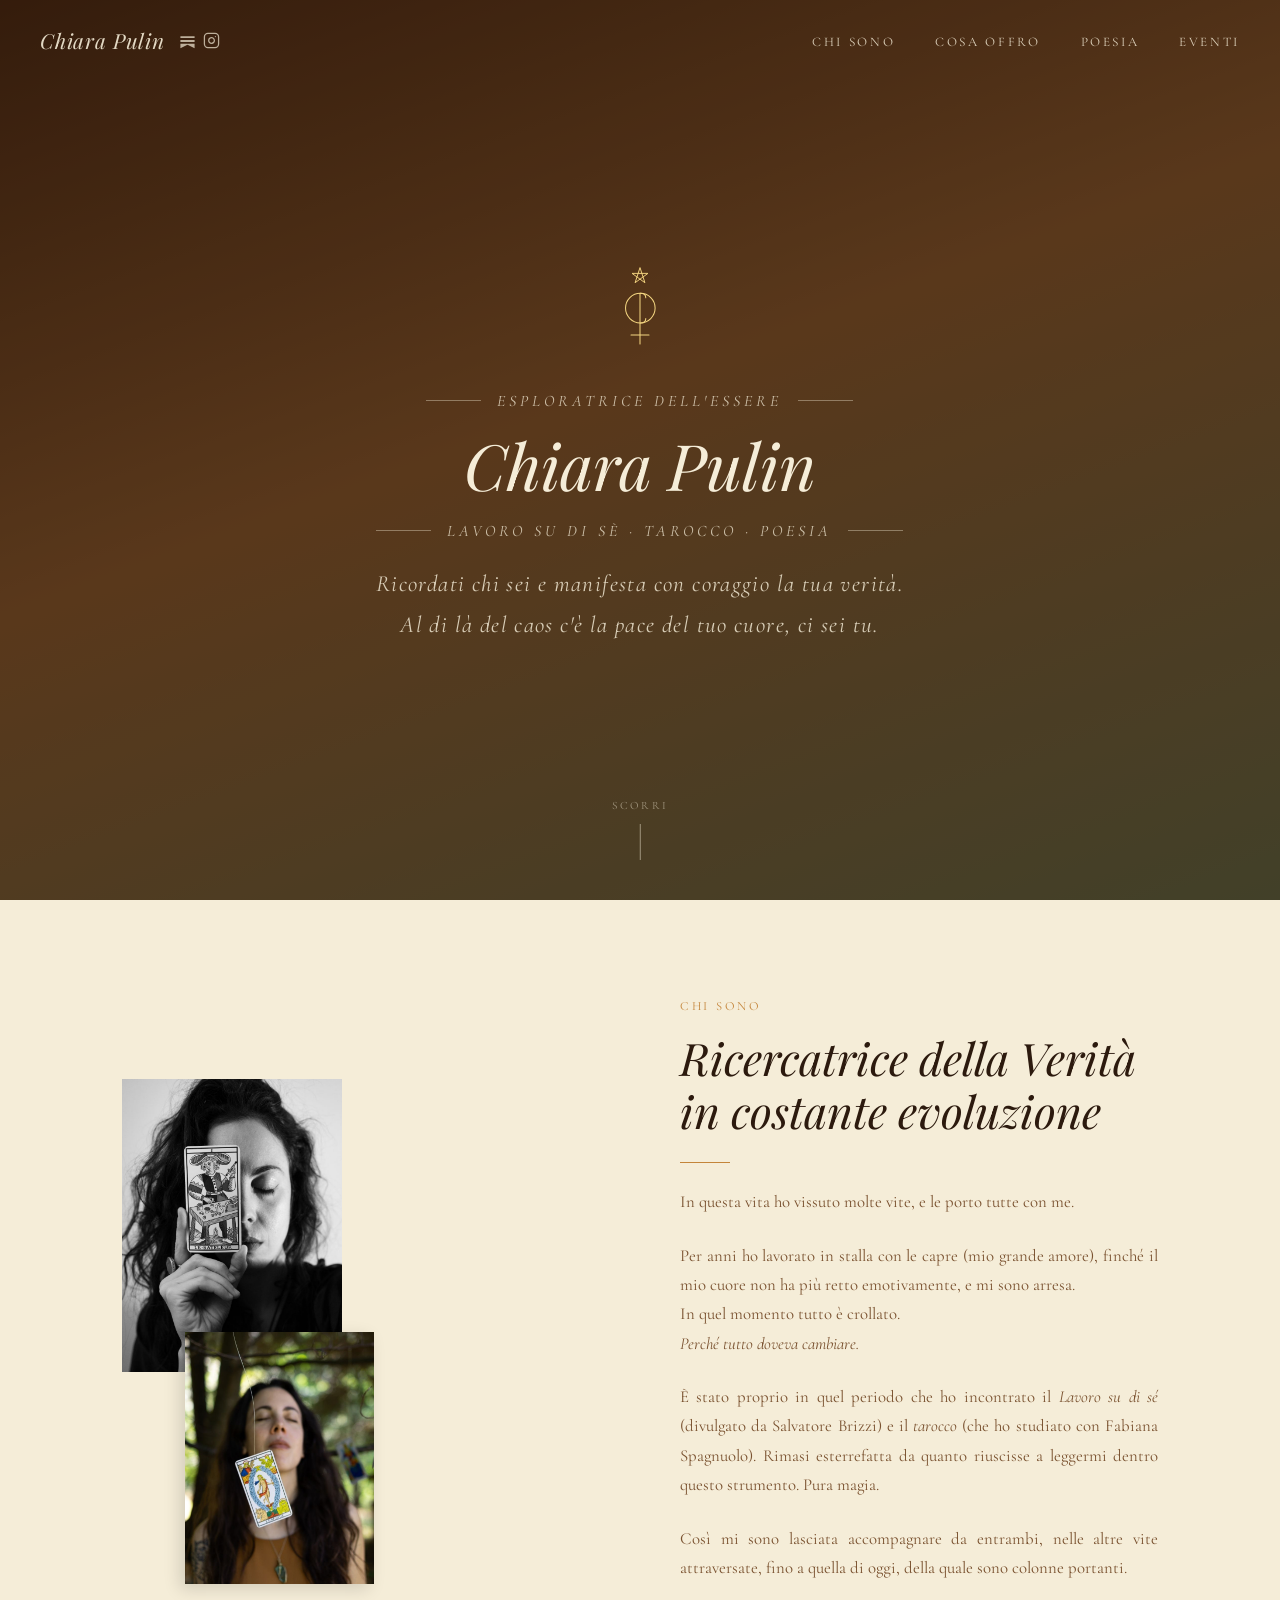
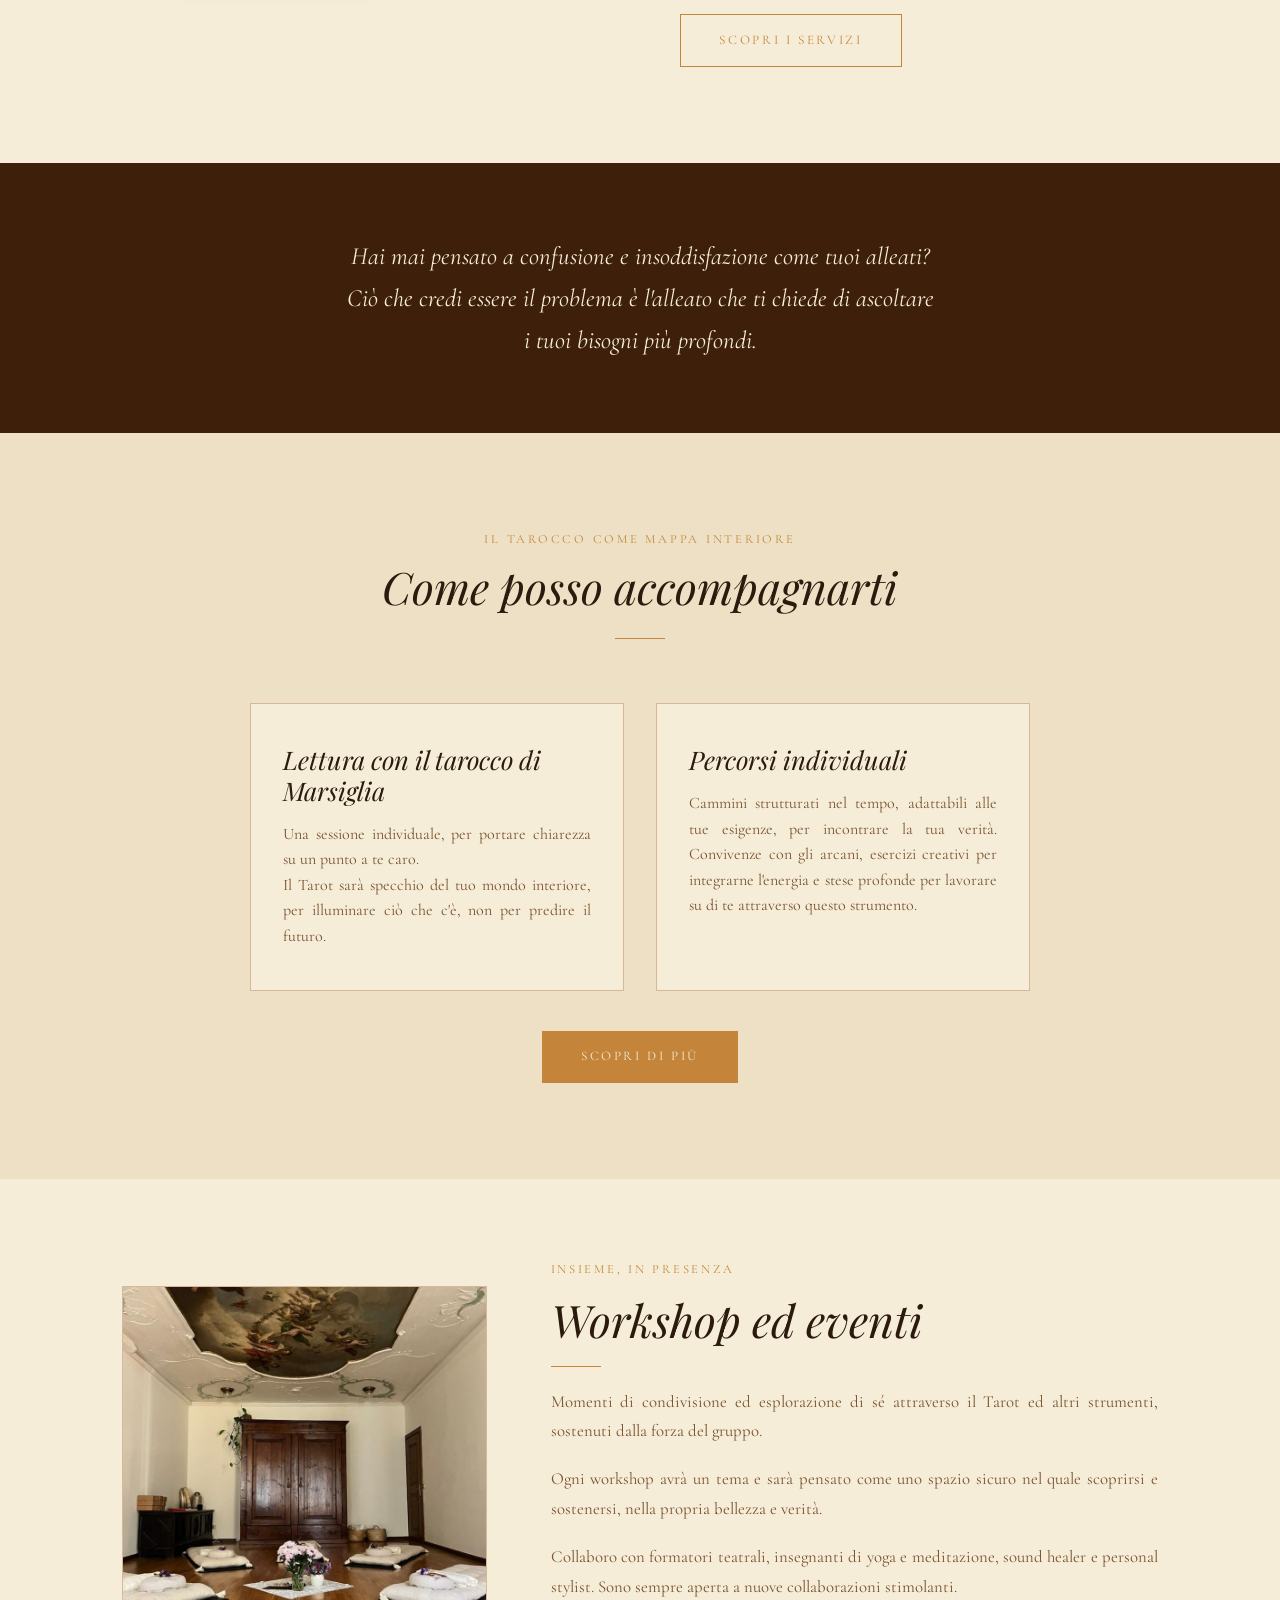
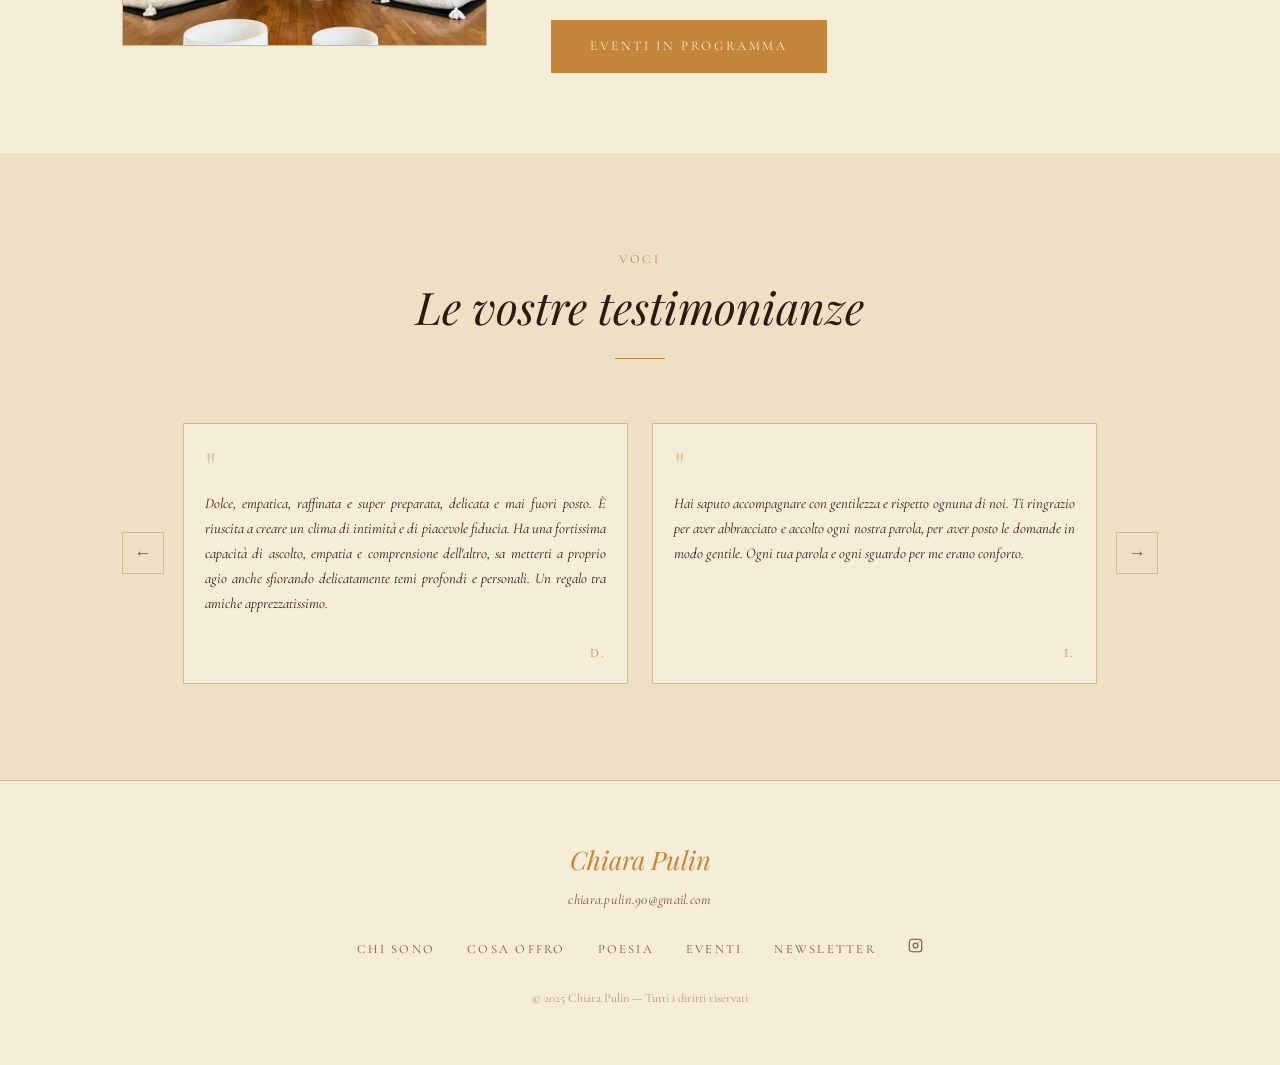
==== index.html @ 84aa0aac "Prima versione del sito" ====
<!DOCTYPE html>
<html lang="it">
<head>
  <meta charset="UTF-8">
  <meta name="viewport" content="width=device-width, initial-scale=1.0">
  <title>Chiara Pulin — Tarologa · Poetessa</title>
  <link rel="stylesheet" href="css/theme-terra.css">
  <link rel="stylesheet" href="css/base.css">
  <style>
    .fade-in { opacity: 0; transform: translateY(20px); transition: opacity 0.8s ease, transform 0.8s ease; }
    .fade-in.visible { opacity: 1; transform: none; }

    /* Hero */
    .hero-rule {
      display: flex; align-items: center; gap: 1rem; justify-content: center; margin: 0.8rem 0;
    }
    .hero-rule span { display: block; width: 55px; height: 1px; background: var(--color-hero-text); opacity: 0.38; }
    .hero-rule em {
      font-family: 'Cormorant Garamond', serif; font-style: italic; font-size: 1rem;
      letter-spacing: 0.25em; text-transform: uppercase; color: var(--color-hero-text); opacity: 0.75;
    }
    .hero h1 { font-size: clamp(2.4rem, 5vw, 5rem); font-style: italic; }
    .hero-logo-img { display: block; margin: 0 auto 1.8rem; filter: brightness(1.6) saturate(0.7); }

    /* Chi sono — due foto sfalsate */
    .about-text p { text-align: justify; }
    .about-duo { display: flex; flex-direction: column; align-self: center; max-width: 220px; }
    .about-duo img:first-child {
      width: 100%; aspect-ratio: 3/4; object-fit: cover; object-position: top; display: block;
    }
    .about-duo img:last-child {
      width: 86%; aspect-ratio: 3/4; object-fit: cover; object-position: top; display: block;
      align-self: flex-end; margin-top: -2.5rem; margin-right: -2rem;
      position: relative; z-index: 1; box-shadow: -5px 5px 16px rgba(0,0,0,0.14);
    }

    /* 2 card centrate senza pulsanti */
    .services-grid-2 {
      display: grid;
      grid-template-columns: 1fr 1fr;
      gap: 2rem;
      max-width: 780px;
      margin: 0 auto;
    }
    .services-grid-2 .service-card .btn { display: none; }
    .services-grid-2 .service-card p { margin-bottom: 0; }

    /* Carosello testimonianze */
    .testimonials-carousel {
      display: flex;
      align-items: center;
      gap: 1.2rem;
    }
    .carousel-window { overflow: hidden; flex: 1; }
    .carousel-slide {
      display: none;
      grid-template-columns: 1fr 1fr;
      gap: 1.5rem;
    }
    .carousel-slide.active {
      display: grid;
      animation: fadeSlide 0.45s ease;
    }
    .carousel-slide.single-card { display: none; justify-content: center; }
    .carousel-slide.single-card.active { display: flex; }
    .carousel-slide.single-card .testimonial-card { flex: 0 0 calc(50% - 0.75rem); }
    @keyframes fadeSlide {
      from { opacity: 0; transform: translateY(6px); }
      to   { opacity: 1; transform: none; }
    }
    .carousel-btn {
      background: none;
      border: 1px solid var(--color-border);
      color: var(--color-text-muted);
      width: 42px; height: 42px;
      cursor: pointer;
      font-size: 1.1rem;
      transition: color 0.2s, border-color 0.2s;
      flex-shrink: 0;
      display: flex; align-items: center; justify-content: center;
    }
    .carousel-btn:hover { color: var(--color-primary); border-color: var(--color-primary); }
    .testimonials-carousel .testimonial-card { min-height: 210px; }
    .testimonials-carousel .testimonial-card p { text-align: justify; }
    .testimonial-initial {
      text-align: right;
      font-size: 0.8rem;
      color: var(--color-primary);
      letter-spacing: 0.15em;
      margin-top: auto;
      padding-top: 0.8rem;
    }

    @media (max-width: 900px) {
      .about-duo { max-width: 160px; margin: 0 auto; }
      .services-grid-2 { grid-template-columns: 1fr; max-width: 480px; }
      .carousel-slide { grid-template-columns: 1fr; }
      .carousel-slide.single-card .testimonial-card { flex: 0 0 100%; }
    }
    @media (max-width: 600px) {
      .testimonials-carousel { gap: 0.5rem; }
      .carousel-btn { width: 34px; height: 34px; font-size: 0.9rem; }
    }
  </style>
</head>
<body>

  <nav class="nav" id="nav">
    <div class="nav-brand">
      <div class="nav-logo nav-logo-light">Chiara Pulin</div>
      <div class="nav-social-icons">
        <a href="https://substack.com/@sulletraccedelbianconiglio" target="_blank" class="nav-icon-link" aria-label="Substack">
          <svg width="17" height="17" viewBox="0 0 24 24" fill="currentColor" xmlns="http://www.w3.org/2000/svg"><path d="M22 6H2v2.5h20V6zm0 5.3H2V14h20v-2.7zM2 16.6v6.4l10-5 10 5v-6.4H2z"/></svg>
        </a>
        <a href="https://www.instagram.com/chiara_pulin/" target="_blank" class="nav-icon-link" aria-label="Instagram">
          <svg width="17" height="17" viewBox="0 0 24 24" fill="none" stroke="currentColor" stroke-width="1.8" stroke-linecap="round" stroke-linejoin="round" xmlns="http://www.w3.org/2000/svg"><rect x="2" y="2" width="20" height="20" rx="5" ry="5"/><path d="M16 11.37A4 4 0 1 1 12.63 8 4 4 0 0 1 16 11.37z"/><line x1="17.5" y1="6.5" x2="17.51" y2="6.5"/></svg>
        </a>
      </div>
    </div>
    <ul class="nav-links">
      <li><a href="#chi-sono">Chi sono</a></li>
      <li><a href="servizi.html">Cosa offro</a></li>
      <li><a href="poesia.html">Poesia</a></li>
      <li><a href="eventi.html">Eventi</a></li>
    </ul>
    <button class="nav-toggle" aria-label="Apri menu" aria-expanded="false">
      <span></span><span></span><span></span>
    </button>
  </nav>

  <!-- Hero -->
  <section class="hero">
    <div class="hero-overlay"></div>
    <div class="hero-content">
      <img src="logo-alt.svg" alt="Chiara Pulin" class="hero-logo-img" width="90" height="103">
      <div class="hero-rule">
        <span></span>
        <em>Esploratrice dell'essere</em>
        <span></span>
      </div>
      <h1>Chiara Pulin</h1>
      <div class="hero-rule">
        <span></span>
        <em>lavoro su di sè · tarocco · poesia</em>
        <span></span>
      </div>
      <p class="tagline" style="margin-top: 1.2rem; color: var(--color-hero-text);">
        Ricordati chi sei e manifesta con coraggio la tua verità.<br>Al di là del caos c'è la pace del tuo cuore, ci sei tu.
      </p>
    </div>
    <div class="hero-scroll">scorri</div>
  </section>

  <!-- Chi sono -->
  <section class="section" id="chi-sono">
    <div class="container">
      <div class="about-teaser fade-in" style="align-items: center;">
        <div class="about-duo">
          <img src="sito2.jpg" alt="Chiara Pulin">
          <img src="sito4.jpg" alt="Chiara Pulin">
        </div>
        <div class="about-text">
          <span class="label">Chi sono</span>
          <h2 style="font-style: italic;">Ricercatrice della Verità in costante evoluzione</h2>
          <span class="line-dec line-dec-left"></span>
          <p>In questa vita ho vissuto molte vite, e le porto tutte con me.</p>
          <p>Per anni ho lavorato in stalla con le capre (mio grande amore), finché il mio cuore non ha più retto emotivamente, e mi sono arresa.<br>
          In quel momento tutto è crollato.<br>
          <em>Perché tutto doveva cambiare.</em></p>
          <p>È stato proprio in quel periodo che ho incontrato il <em>Lavoro su di sé</em> (divulgato da Salvatore Brizzi) e il <em>tarocco</em> (che ho studiato con Fabiana Spagnuolo). Rimasi esterrefatta da quanto riuscisse a leggermi dentro questo strumento. Pura magia.</p>
          <p>Così mi sono lasciata accompagnare da entrambi, nelle altre vite attraversate, fino a quella di oggi, della quale sono colonne portanti.</p>
          <a href="servizi.html" class="btn">Scopri i servizi</a>
        </div>
      </div>
    </div>
  </section>

  <!-- Frase — spostata subito dopo chi sono -->
  <div class="quote-section fade-in" style="background: #3D1F0A; padding: 4.5rem 2rem;">
    <blockquote style="color: var(--color-hero-text);">
      Hai mai pensato a confusione e insoddisfazione come tuoi alleati?<br>
      Ciò che credi essere il problema è l'alleato che ti chiede di ascoltare<br>
      i tuoi bisogni più profondi.
    </blockquote>
  </div>

  <!-- Come posso accompagnarti — 2 card, nessun pulsante individuale, CTA unico -->
  <section class="section section-alt">
    <div class="container">
      <div class="section-header fade-in">
        <span class="label">il tarocco come mappa interiore</span>
        <h2>Come posso accompagnarti</h2>
        <span class="line-dec"></span>
      </div>
      <div class="services-grid-2 fade-in">
        <div class="service-card">
          <h3>Lettura con il tarocco di Marsiglia</h3>
          <p>Una sessione individuale, per portare chiarezza su un punto a te caro.<br>
          Il Tarot sarà specchio del tuo mondo interiore, per illuminare ciò che c'è, non per predire il futuro.</p>
        </div>
        <div class="service-card">
          <h3>Percorsi individuali</h3>
          <p>Cammini strutturati nel tempo, adattabili alle tue esigenze, per incontrare la tua verità.
          Convivenze con gli arcani, esercizi creativi per integrarne l'energia e stese profonde per lavorare su di te attraverso questo strumento.</p>
        </div>
      </div>
      <div style="text-align: center; margin-top: 2.5rem;" class="fade-in">
        <a href="servizi.html" class="btn btn-filled">Scopri di più</a>
      </div>
    </div>
  </section>

  <!-- Workshop ed eventi — spostato dalla pagina servizi -->
  <section class="section" style="padding: 3rem 0;">
    <div class="container">
      <div class="service-block fade-in" style="padding: 2rem 0;">
        <div class="service-visual" style="align-self: center; max-height: 360px; overflow: hidden;">
          <img src="SERVIZI2.jpg" alt="Workshop ed eventi" style="height: 360px; width: 100%; object-fit: cover; object-position: center;"></div>
        <div class="service-detail">
          <span class="label">Insieme, in presenza</span>
          <h2>Workshop ed eventi</h2>
          <span class="line-dec line-dec-left"></span>
          <p>
            Momenti di condivisione ed esplorazione di sé attraverso il Tarot ed altri strumenti,
            sostenuti dalla forza del gruppo.
          </p>
          <p>
            Ogni workshop avrà un tema e sarà pensato come uno spazio sicuro nel quale scoprirsi
            e sostenersi, nella propria bellezza e verità.
          </p>
          <p>
            Collaboro con formatori teatrali, insegnanti di yoga e meditazione, sound healer
            e personal stylist. Sono sempre aperta a nuove collaborazioni stimolanti.
          </p>
          <a href="eventi.html" class="btn btn-filled">eventi in programma</a>
        </div>
      </div>
    </div>
  </section>

  <!-- Le vostre testimonianze — carosello 2 card per volta -->
  <section class="section testimonials-section" id="testimonianze">
    <div class="container">
      <div class="section-header fade-in">
        <span class="label">Voci</span>
        <h2>Le vostre testimonianze</h2>
        <span class="line-dec"></span>
      </div>
      <div class="testimonials-carousel fade-in">
        <button class="carousel-btn carousel-prev" aria-label="Precedente">&#8592;</button>
        <div class="carousel-window">

          <!-- Slide 1 -->
          <div class="carousel-slide active">
            <div class="testimonial-card">
              <p>Dolce, empatica, raffinata e super preparata, delicata e mai fuori posto. È riuscita a creare un clima di intimità e di piacevole fiducia. Ha una fortissima capacità di ascolto, empatia e comprensione dell'altro, sa metterti a proprio agio anche sfiorando delicatamente temi profondi e personali. Un regalo tra amiche apprezzatissimo.</p>
              <div class="testimonial-initial">D.</div>
            </div>
            <div class="testimonial-card">
              <p>Hai saputo accompagnare con gentilezza e rispetto ognuna di noi. Ti ringrazio per aver abbracciato e accolto ogni nostra parola, per aver posto le domande in modo gentile. Ogni tua parola e ogni sguardo per me erano conforto.</p>
              <div class="testimonial-initial">I.</div>
            </div>
          </div>

          <!-- Slide 2 -->
          <div class="carousel-slide">
            <div class="testimonial-card">
              <p>Chiara è stata un regalo per tutte. Con la sua delicatezza ha fatto sì che l'intera esperienza fosse piacevole e adatta alla sensibilità di ognuna. È stata una serata bella, serena e interessante. Credo che sarebbe splendido vivere l'esperienza anche individualmente.</p>
              <div class="testimonial-initial">E.</div>
            </div>
            <div class="testimonial-card">
              <p>Grazie per il lavoro fatto con il Cuore. L'ho percepito tanto.</p>
              <div class="testimonial-initial">A.</div>
            </div>
          </div>

          <!-- Slide 3 — singola, centrata -->
          <div class="carousel-slide single-card">
            <div class="testimonial-card">
              <p>Ieri è stato davvero potente. Ho elaborato nelle ore successive quanto mi ci rivedo in quello che è venuto fuori, incredibilmente tanto. Accolgo questa dolce osservazione di me stessa.</p>
              <div class="testimonial-initial">J.</div>
            </div>
          </div>

        </div>
        <button class="carousel-btn carousel-next" aria-label="Successivo">&#8594;</button>
      </div>
    </div>
  </section>

  <footer class="footer">
    <div class="footer-name">
      Chiara Pulin
      <a href="mailto:chiara.pulin.90@gmail.com" class="footer-email">chiara.pulin.90@gmail.com</a>
    </div>
    <ul class="footer-links">
      <li><a href="#chi-sono">Chi sono</a></li>
      <li><a href="servizi.html">Cosa offro</a></li>
      <li><a href="poesia.html">Poesia</a></li>
      <li><a href="eventi.html">Eventi</a></li>
      <li><a href="https://substack.com/@sulletraccedelbianconiglio" target="_blank">Newsletter</a></li>
      <li>
        <a href="https://www.instagram.com/chiara_pulin/" target="_blank" class="footer-icon-link" aria-label="Instagram">
          <svg width="15" height="15" viewBox="0 0 24 24" fill="none" stroke="currentColor" stroke-width="1.8" stroke-linecap="round" stroke-linejoin="round"><rect x="2" y="2" width="20" height="20" rx="5" ry="5"/><path d="M16 11.37A4 4 0 1 1 12.63 8 4 4 0 0 1 16 11.37z"/><line x1="17.5" y1="6.5" x2="17.51" y2="6.5"/></svg>
        </a>
      </li>
    </ul>
    <p class="footer-copy">© 2025 Chiara Pulin — Tutti i diritti riservati</p>
  </footer>

  <script src="js/main.js"></script>
</body>
</html>
---- css/theme-terra.css ----
:root {
  --color-bg:         #F5EDD8;
  --color-surface:    #EDE0C4;
  --color-primary:    #C4853A;
  --color-secondary:  #8B3A2A;
  --color-accent:     #5A6B47;
  --color-text:       #2C1A0E;
  --color-text-muted: #7A5230;
  --color-border:     #D4B89A;
  --color-overlay:    rgba(44, 26, 14, 0.52);
  --color-hero-text:  #F5EDD8;
  --hero-gradient:    linear-gradient(160deg, #3D1F0A 0%, #8B5A2A 45%, #5A6B47 100%);
}
---- css/base.css ----
@import url('https://fonts.googleapis.com/css2?family=Playfair+Display:ital,wght@0,400;0,500;0,700;1,400;1,500;1,700&family=Cormorant+Garamond:ital,wght@0,300;0,400;0,500;1,300;1,400;1,500&display=swap');

/* === RESET === */
*, *::before, *::after { box-sizing: border-box; margin: 0; padding: 0; }
html { scroll-behavior: smooth; }
body {
  font-family: 'Cormorant Garamond', Georgia, serif;
  font-size: 1.15rem;
  line-height: 1.75;
  color: var(--color-text);
  background-color: var(--color-bg);
  transition: background-color 0.3s;
}
img { max-width: 100%; display: block; }
a { color: inherit; text-decoration: none; }
ul { list-style: none; }

/* === TYPOGRAPHY === */
h1, h2, h3, h4 {
  font-family: 'Playfair Display', Georgia, serif;
  font-weight: 400;
  line-height: 1.2;
}
h1 { font-size: clamp(2.5rem, 6vw, 5rem); }
h2 { font-size: clamp(1.8rem, 4vw, 2.8rem); }
h3 { font-size: clamp(1.2rem, 2.5vw, 1.6rem); }

.tagline {
  font-family: 'Cormorant Garamond', serif;
  font-size: clamp(1.1rem, 2.2vw, 1.45rem);
  font-style: italic;
  letter-spacing: 0.06em;
  color: var(--color-text-muted);
}

.label {
  font-family: 'Cormorant Garamond', serif;
  font-size: 0.78rem;
  letter-spacing: 0.22em;
  text-transform: uppercase;
  color: var(--color-primary);
  display: block;
}

/* === LAYOUT === */
.container { max-width: 1100px; margin: 0 auto; padding: 0 2rem; }
.section { padding: 6rem 0; }
.section-alt { background: var(--color-surface); }

/* === DECORATIVE LINE === */
.line-dec {
  display: block;
  width: 50px;
  height: 1px;
  background: var(--color-primary);
  margin: 1.5rem auto;
}
.line-dec-left { margin-left: 0; }

/* === NAV === */
.nav {
  position: fixed;
  top: 0; left: 0; right: 0;
  z-index: 100;
  padding: 1.4rem 2.5rem;
  display: flex;
  justify-content: space-between;
  align-items: center;
  transition: background 0.35s, box-shadow 0.35s;
}
.nav.scrolled {
  background-color: var(--color-surface);
  box-shadow: 0 1px 0 var(--color-border);
}
.nav-logo {
  font-family: 'Playfair Display', serif;
  font-style: italic;
  font-size: 1.3rem;
  color: var(--color-primary);
  letter-spacing: 0.04em;
}
.nav-logo-light { color: var(--color-hero-text); opacity: 0.9; }
.nav.scrolled .nav-logo-light { color: var(--color-primary); opacity: 1; }
.nav-links {
  display: flex;
  gap: 2.5rem;
}
.nav-links a {
  font-family: 'Cormorant Garamond', serif;
  font-size: 0.82rem;
  letter-spacing: 0.2em;
  text-transform: uppercase;
  color: var(--color-hero-text);
  opacity: 0.85;
  transition: opacity 0.2s, color 0.2s;
}
.nav.scrolled .nav-links a { color: var(--color-text); opacity: 1; }
.nav-links a:hover { opacity: 1; color: var(--color-primary); }
.nav-toggle {
  display: none;
  background: none;
  border: none;
  cursor: pointer;
  flex-direction: column;
  gap: 5px;
  padding: 4px;
}
.nav-toggle span {
  display: block;
  width: 22px;
  height: 1px;
  background: var(--color-hero-text);
  transition: 0.3s;
}
.nav.scrolled .nav-toggle span { background: var(--color-text); }

/* === HERO BASE === */
.hero {
  height: 100vh;
  min-height: 600px;
  display: flex;
  align-items: center;
  justify-content: center;
  text-align: center;
  position: relative;
  overflow: hidden;
  background: var(--hero-gradient);
  /* To use a real photo: background-image: url('../foto-hero.jpg'); background-size: cover; background-position: center; */
}
.hero-overlay {
  position: absolute;
  inset: 0;
  background: var(--color-overlay);
}
.hero-content {
  position: relative;
  z-index: 2;
  color: var(--color-hero-text);
  padding: 2rem;
  max-width: 800px;
}
.hero-monogram {
  width: 70px;
  height: 70px;
  border-radius: 50%;
  border: 1px solid var(--color-hero-text);
  display: flex;
  align-items: center;
  justify-content: center;
  margin: 0 auto 2rem;
  font-family: 'Playfair Display', serif;
  font-style: italic;
  font-size: 1.4rem;
  color: var(--color-hero-text);
  opacity: 0.85;
}
.hero h1 {
  color: var(--color-hero-text);
  margin-bottom: 0.5rem;
  font-size: clamp(3rem, 7vw, 6.5rem);
  font-style: italic;
  font-weight: 400;
}
.hero .tagline {
  color: var(--color-hero-text);
  opacity: 0.82;
  margin-top: 0.5rem;
}
.hero-line {
  display: block;
  width: 1px;
  height: 40px;
  background: var(--color-hero-text);
  opacity: 0.4;
  margin: 1.2rem auto;
}
.hero-scroll {
  position: absolute;
  bottom: 2.5rem;
  left: 50%;
  transform: translateX(-50%);
  display: flex;
  flex-direction: column;
  align-items: center;
  gap: 0.5rem;
  color: var(--color-hero-text);
  opacity: 0.5;
  font-size: 0.7rem;
  letter-spacing: 0.2em;
  text-transform: uppercase;
}
.hero-scroll::after {
  content: '';
  display: block;
  width: 1px;
  height: 36px;
  background: var(--color-hero-text);
  animation: scrollDown 1.8s ease-in-out infinite;
}
@keyframes scrollDown {
  0%   { transform: scaleY(0); transform-origin: top; opacity: 0; }
  50%  { opacity: 1; }
  100% { transform: scaleY(1); transform-origin: top; opacity: 0; }
}

/* === ABOUT TEASER === */
.about-teaser {
  display: grid;
  grid-template-columns: 1fr 1fr;
  gap: 5rem;
  align-items: center;
}
.about-image-ph {
  aspect-ratio: 3/4;
  background: var(--color-surface);
  border: 1px solid var(--color-border);
  display: flex;
  align-items: center;
  justify-content: center;
  color: var(--color-text-muted);
  font-style: italic;
  font-size: 0.95rem;
  letter-spacing: 0.05em;
}
.about-text .label { margin-bottom: 0.8rem; }
.about-text h2 { margin-bottom: 0.5rem; font-style: italic; }
.about-text p { margin-bottom: 1.5rem; color: var(--color-text-muted); font-size: 1.05rem; }
.about-text p:last-of-type { margin-bottom: 2rem; }

/* === SERVICE CARDS === */
.section-header { text-align: center; margin-bottom: 4rem; }
.section-header .label { margin-bottom: 0.6rem; }
.section-header h2 { margin-bottom: 0; font-style: italic; }

.services-grid {
  display: grid;
  grid-template-columns: repeat(3, 1fr);
  gap: 2rem;
}
.service-card {
  padding: 2.5rem 2rem;
  border: 1px solid var(--color-border);
  background: var(--color-bg);
  transition: transform 0.3s ease, box-shadow 0.3s ease;
  display: flex;
  flex-direction: column;
}
.section-alt .service-card { background: var(--color-bg); }
.service-card:hover { transform: translateY(-5px); box-shadow: 0 10px 30px rgba(0,0,0,0.07); }
.service-card .label { margin-bottom: 0.8rem; }
.service-card h3 { margin-bottom: 1rem; font-style: italic; }
.service-card p { font-size: 1rem; color: var(--color-text-muted); margin-bottom: 2rem; flex: 1; line-height: 1.6; text-align: justify; }
.service-card .btn {
  align-self: stretch;
  text-align: center;
}

/* === TESTIMONIALS === */
.testimonials-section { background: var(--color-surface); }
.testimonials-grid {
  display: grid;
  grid-template-columns: repeat(5, 1fr);
  gap: 1.2rem;
}
.testimonial-card {
  background: var(--color-bg);
  border: 1px solid var(--color-border);
  padding: 1.4rem 1.3rem 1.2rem;
  display: flex;
  flex-direction: column;
  gap: 0.8rem;
}
.testimonial-card p {
  font-style: italic;
  font-size: 0.92rem;
  line-height: 1.7;
  color: var(--color-text);
  flex: 1;
}
.testimonial-card::before {
  content: '"';
  font-family: 'Playfair Display', serif;
  font-size: 2.4rem;
  color: var(--color-primary);
  opacity: 0.35;
  line-height: 1;
  display: block;
  margin-bottom: -0.4rem;
}
@media (max-width: 1100px) {
  .testimonials-grid { grid-template-columns: repeat(3, 1fr); }
}
@media (max-width: 700px) {
  .testimonials-grid { grid-template-columns: repeat(2, 1fr); }
}
@media (max-width: 480px) {
  .testimonials-grid { grid-template-columns: 1fr; }
}

/* === QUOTE === */
.quote-section {
  text-align: center;
  background: var(--color-surface);
  padding: 7rem 2rem;
}
.quote-section blockquote {
  max-width: 680px;
  margin: 0 auto;
  font-size: clamp(1.15rem, 2.2vw, 1.55rem);
  font-style: italic;
  line-height: 1.7;
  color: var(--color-text);
}
.quote-section cite {
  display: block;
  margin-top: 2rem;
  font-size: 0.8rem;
  letter-spacing: 0.18em;
  text-transform: uppercase;
  color: var(--color-primary);
  font-style: normal;
}

/* === CTA === */
.cta-section {
  text-align: center;
  padding: 7rem 2rem;
}
.cta-section h2 { font-style: italic; margin-bottom: 1rem; }
.cta-section p { max-width: 480px; margin: 0 auto 2.5rem; color: var(--color-text-muted); }

/* === BUTTONS === */
.btn {
  display: inline-block;
  padding: 0.85rem 2.4rem;
  border: 1px solid var(--color-primary);
  color: var(--color-primary);
  font-family: 'Cormorant Garamond', serif;
  font-size: 0.82rem;
  letter-spacing: 0.2em;
  text-transform: uppercase;
  transition: background 0.25s, color 0.25s;
  cursor: pointer;
  background: transparent;
  margin-top: auto;
  align-self: flex-start;
}
.btn:hover {
  background: var(--color-primary);
  color: var(--color-bg);
}
.btn-filled {
  background: var(--color-primary);
  color: var(--color-bg);
}
.btn-filled:hover {
  background: #7A5230;
  border-color: #7A5230;
}

/* === PAGE HERO (inner pages) === */
.page-hero {
  padding: 10rem 2rem 5rem;
  text-align: center;
  background: var(--color-surface);
  border-bottom: 1px solid var(--color-border);
}
.page-hero h1 { font-style: italic; margin-bottom: 0.5rem; }
.page-hero .tagline { margin-top: 0.5rem; }

/* === FOOTER === */
.footer {
  padding: 3.5rem 2rem;
  border-top: 1px solid var(--color-border);
  text-align: center;
}
.footer-name {
  font-family: 'Playfair Display', serif;
  font-style: italic;
  font-size: 1.6rem;
  color: var(--color-primary);
  margin-bottom: 1.2rem;
}
.footer-links {
  display: flex;
  justify-content: center;
  flex-wrap: wrap;
  gap: 0.5rem 2rem;
  margin-bottom: 1.5rem;
}
.footer-links a {
  font-size: 0.78rem;
  letter-spacing: 0.18em;
  text-transform: uppercase;
  color: var(--color-text-muted);
  transition: color 0.2s;
}
.footer-links a:hover { color: var(--color-primary); }
.footer-copy {
  font-size: 0.78rem;
  color: var(--color-text-muted);
  opacity: 0.55;
}

/* === PREVIEW BANNER === */
.preview-banner {
  position: fixed;
  bottom: 0; left: 0; right: 0;
  z-index: 200;
  background: rgba(10, 8, 6, 0.92);
  color: rgba(255,255,255,0.9);
  text-align: center;
  padding: 0.75rem 1rem;
  font-family: 'Cormorant Garamond', serif;
  font-size: 0.95rem;
  letter-spacing: 0.04em;
  display: flex;
  align-items: center;
  justify-content: center;
  gap: 1.5rem;
  flex-wrap: wrap;
}
.preview-banner strong { letter-spacing: 0.1em; }
.preview-banner a {
  color: rgba(255,255,255,0.65);
  text-decoration: underline;
  font-size: 0.85rem;
  transition: color 0.2s;
}
.preview-banner a:hover { color: white; }
.preview-label { font-size: 0.75rem; letter-spacing: 0.15em; text-transform: uppercase; opacity: 0.5; }

/* === POETRY PAGE === */
.poetry-grid {
  display: grid;
  grid-template-columns: repeat(2, 1fr);
  gap: 3rem;
}
.poem-card {
  padding: 2.5rem;
  border: 1px solid var(--color-border);
}
.poem-card h3 { font-style: italic; margin-bottom: 0.5rem; }
.poem-card .label { margin-bottom: 0.8rem; }
.poem-excerpt {
  font-style: italic;
  color: var(--color-text-muted);
  margin-bottom: 1.5rem;
  line-height: 1.9;
  font-size: 1.05rem;
}
.substack-block {
  background: var(--color-surface);
  border: 1px solid var(--color-border);
  padding: 3rem;
  text-align: center;
  margin-top: 4rem;
}
.substack-block h3 { font-style: italic; margin-bottom: 1rem; }
.substack-block p { color: var(--color-text-muted); margin-bottom: 2rem; max-width: 500px; margin-left: auto; margin-right: auto; }

/* === EVENTS PAGE === */
.events-list { display: flex; flex-direction: column; gap: 1.5rem; }
.event-card {
  display: grid;
  grid-template-columns: auto 1fr auto;
  gap: 2rem;
  align-items: center;
  padding: 2rem;
  border: 1px solid var(--color-border);
  background: var(--color-surface);
}
.event-date {
  text-align: center;
  min-width: 70px;
}
.event-date .day {
  font-family: 'Playfair Display', serif;
  font-size: 2.5rem;
  color: var(--color-primary);
  line-height: 1;
  font-style: italic;
}
.event-date .month {
  font-size: 0.78rem;
  letter-spacing: 0.2em;
  text-transform: uppercase;
  color: var(--color-text-muted);
}
.event-info h3 { font-style: italic; margin-bottom: 0.3rem; }
.event-info p { color: var(--color-text-muted); font-size: 1rem; }
.event-info .label { margin-bottom: 0.4rem; }
.events-placeholder {
  text-align: center;
  padding: 4rem 2rem;
  border: 1px solid var(--color-border);
  color: var(--color-text-muted);
  font-style: italic;
}

/* === CONTACT PAGE === */
.contact-grid {
  display: grid;
  grid-template-columns: 1fr 1fr;
  gap: 5rem;
  align-items: start;
}
.contact-info .label { margin-bottom: 0.8rem; }
.contact-info h2 { font-style: italic; margin-bottom: 1.5rem; }
.contact-info p { color: var(--color-text-muted); margin-bottom: 1.5rem; }
.contact-social { margin-top: 2rem; }
.contact-social a {
  display: block;
  font-size: 0.82rem;
  letter-spacing: 0.15em;
  text-transform: uppercase;
  color: var(--color-primary);
  margin-bottom: 0.8rem;
  transition: opacity 0.2s;
}
.contact-social a:hover { opacity: 0.7; }
.contact-form { display: flex; flex-direction: column; gap: 1.2rem; }
.form-group { display: flex; flex-direction: column; gap: 0.4rem; }
.form-group label {
  font-size: 0.78rem;
  letter-spacing: 0.18em;
  text-transform: uppercase;
  color: var(--color-text-muted);
}
.form-group input,
.form-group textarea,
.form-group select {
  background: var(--color-surface);
  border: 1px solid var(--color-border);
  color: var(--color-text);
  font-family: 'Cormorant Garamond', serif;
  font-size: 1rem;
  padding: 0.85rem 1rem;
  outline: none;
  transition: border-color 0.2s;
  width: 100%;
}
.form-group input:focus,
.form-group textarea:focus,
.form-group select:focus {
  border-color: var(--color-primary);
}
.form-group textarea { min-height: 140px; resize: vertical; }

/* === SECTION SIZES === */
.section-sm { padding: 3rem 0; }

/* === SERVICE BLOCK === */
.service-block {
  display: grid;
  grid-template-columns: 0.6fr 1fr;
  gap: 4rem;
  align-items: start;
  padding: 5rem 0;
  border-bottom: 1px solid var(--color-border);
}
.service-block:last-of-type { border-bottom: none; }
.service-block.reverse { direction: rtl; }
.service-block.reverse > * { direction: ltr; }
.service-visual {
  background: var(--color-surface);
  border: 1px solid var(--color-border);
  overflow: hidden;
  align-self: start;
}
.service-visual img { width: 100%; height: auto; display: block; }
.service-detail .label { margin-bottom: 0.8rem; }
.service-detail h2 { font-style: italic; margin-bottom: 0.5rem; }
.service-detail .line-dec { margin: 1.2rem 0; }
.service-detail p { color: var(--color-text-muted); margin-bottom: 1.2rem; font-size: 1.05rem; text-align: justify; }

/* === NAV BRAND + SOCIAL ICONS === */
.nav-brand {
  display: flex;
  align-items: center;
  gap: 0.85rem;
}
.nav-social-icons {
  display: flex;
  gap: 0.45rem;
  align-items: center;
}
.nav-icon-link {
  color: var(--color-hero-text);
  opacity: 0.7;
  transition: opacity 0.2s, color 0.2s;
  display: flex;
  align-items: center;
  line-height: 0;
}
.nav-icon-link:hover { opacity: 1; }
.nav.scrolled .nav-icon-link { color: var(--color-text); opacity: 0.65; }
.nav.scrolled .nav-icon-link:hover { color: var(--color-primary); opacity: 1; }

/* === FOOTER EMAIL + ICON === */
.footer-email {
  display: block;
  font-family: 'Cormorant Garamond', serif;
  font-style: italic;
  font-size: 0.88rem;
  color: var(--color-text-muted);
  margin-top: 0.35rem;
  letter-spacing: 0.02em;
  transition: color 0.2s;
}
.footer-email:hover { color: var(--color-primary); }
.footer-icon-link {
  display: inline-flex;
  align-items: center;
  line-height: 0;
}

/* === RESPONSIVE — tablet 900px === */
@media (max-width: 900px) {
  .about-teaser { grid-template-columns: 1fr; gap: 2.5rem; }
  .about-image-ph { aspect-ratio: 4/3; }
  .services-grid { grid-template-columns: 1fr; max-width: 480px; margin: 0 auto; }
  .poetry-grid { grid-template-columns: 1fr; }
  .contact-grid { grid-template-columns: 1fr; gap: 3rem; }
  .event-card { grid-template-columns: auto 1fr; }
  .event-card .btn { display: none; }
  .service-block { grid-template-columns: 1fr; gap: 2rem; }
  .service-block.reverse { direction: ltr; }
}

/* === RESPONSIVE — mobile menu 768px === */
@media (max-width: 768px) {
  .nav-links { display: none; }
  .nav-links.open {
    display: flex;
    flex-direction: column;
    position: fixed;
    inset: 0;
    background: var(--color-bg);
    align-items: center;
    justify-content: center;
    gap: 2rem;
    font-size: 1.2rem;
    z-index: 99;
  }
  .nav-links.open a { color: var(--color-text) !important; opacity: 1 !important; }
  .nav-toggle { display: flex; }
  .section { padding: 4rem 0; }
  .hero-scroll { display: none; }
}

/* === RESPONSIVE — smartphone 600px === */
@media (max-width: 600px) {
  .container { padding: 0 1.2rem; }
  .section { padding: 3rem 0; }
  .section-sm { padding: 2rem 0; }

  .hero { min-height: 100svh; }
  .hero h1 { font-size: 2.2rem; }
  .hero .tagline { font-size: 1rem; }

  .page-hero { padding: 7rem 1.5rem 3rem; }
  .page-hero h1 { font-size: 2.2rem; }

  .about-teaser { gap: 2rem; }
  .about-text h2 { font-size: 1.5rem; }

  .services-grid { max-width: 100%; }
  .service-card { padding: 1.8rem 1.5rem; }
  .service-card h3 { font-size: 1.1rem; }

  .cta-section { padding: 4rem 1.5rem; }
  .cta-section h2 { font-size: 1.8rem; }

  .quote-section { padding: 4rem 1.5rem !important; }
  .quote-section blockquote { font-size: 1.05rem; }

  .btn { min-height: 44px; display: inline-flex; align-items: center; justify-content: center; padding: 0.85rem 1.8rem; }

  .footer { padding: 2.5rem 1.2rem; }
  .footer-links { gap: 0.4rem 1.2rem; }

  .contact-section { padding: 3rem 0 4rem; }
  .contact-note { margin-bottom: 3rem; font-size: 1rem; }
  .form-group input, .form-group textarea, .form-group select { font-size: 1rem; }
  .form-submit-row { flex-direction: column; align-items: flex-start; gap: 1rem; }

  .events-list { gap: 1rem; }
  .event-card { grid-template-columns: 1fr; padding: 1.5rem; gap: 0.8rem; }
  .event-date { display: flex; gap: 0.5rem; align-items: baseline; }

  .poem-card { padding: 1.8rem 1.5rem; }
  .substack-block { padding: 2rem 1.5rem; }

  .percorso-card { padding: 1.8rem 1.5rem; }
  .service-block { gap: 1.5rem; }
  .service-meta { gap: 1.2rem; }
}
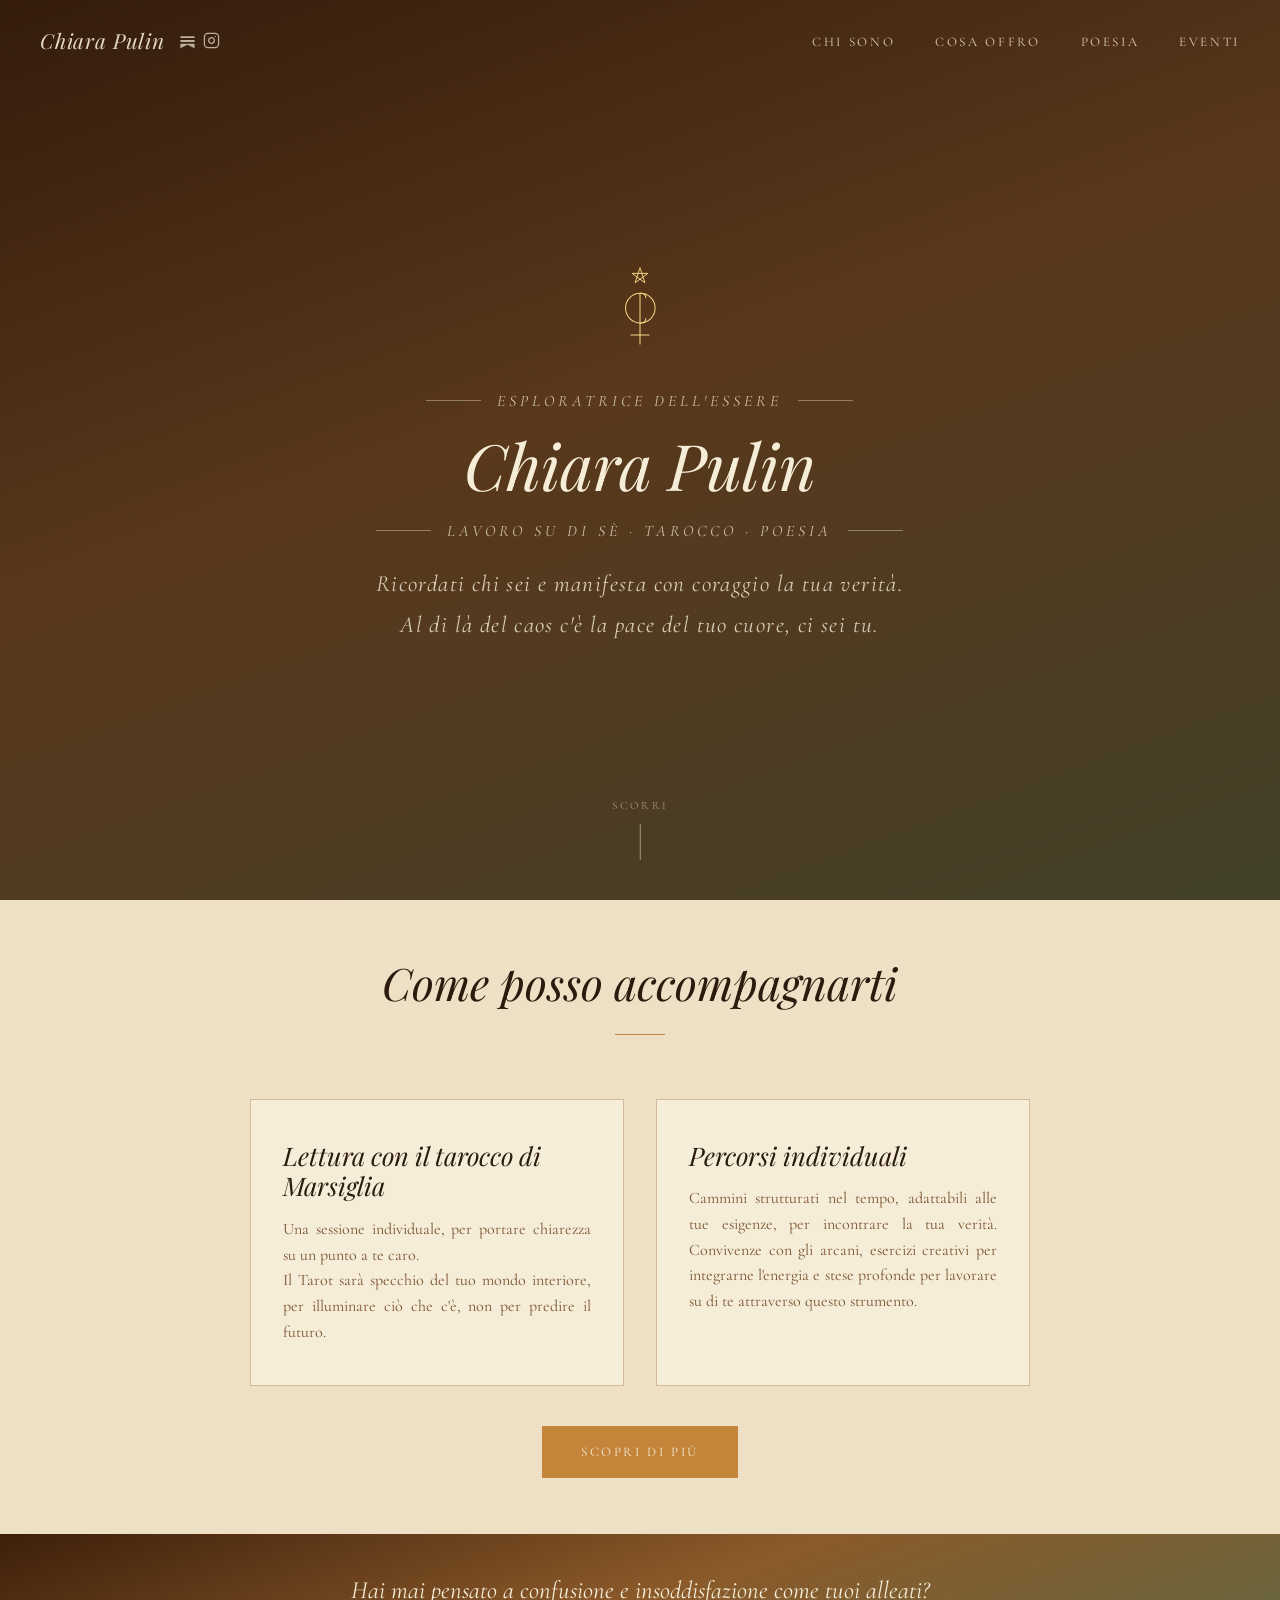
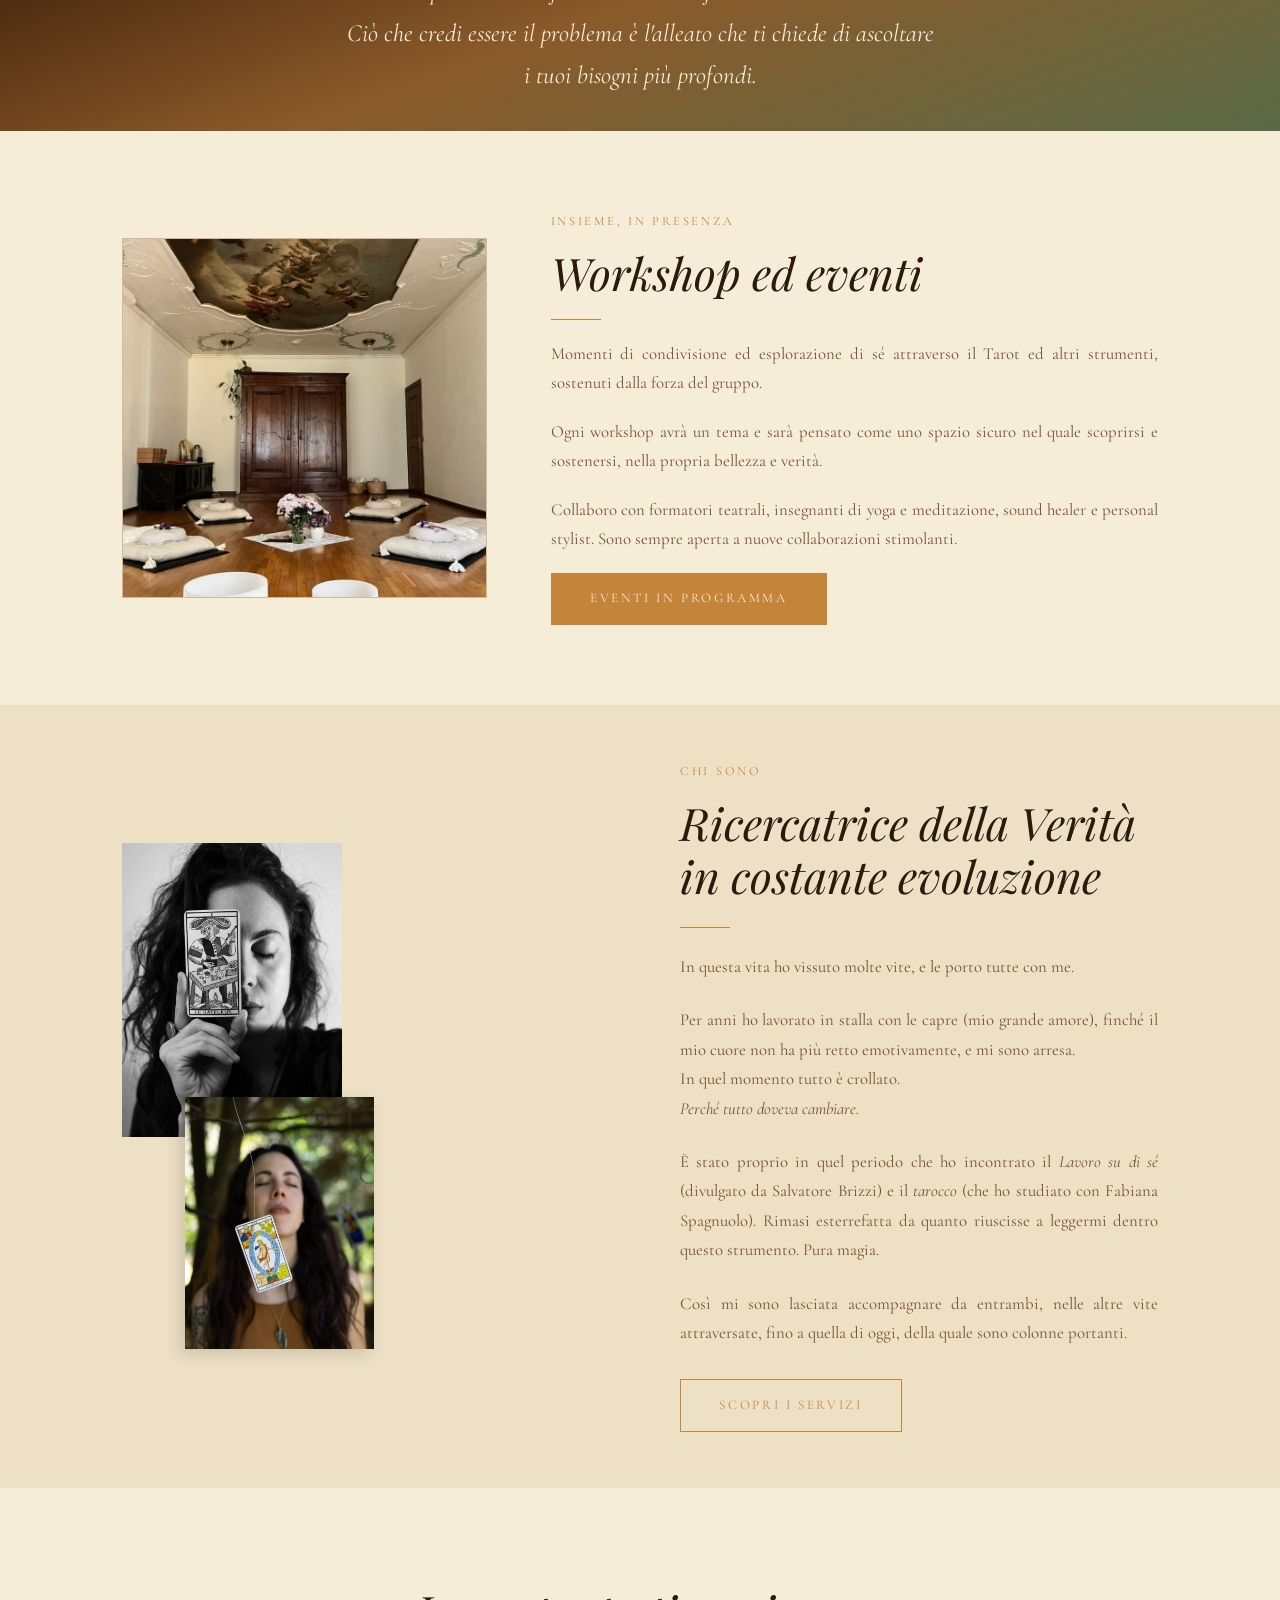
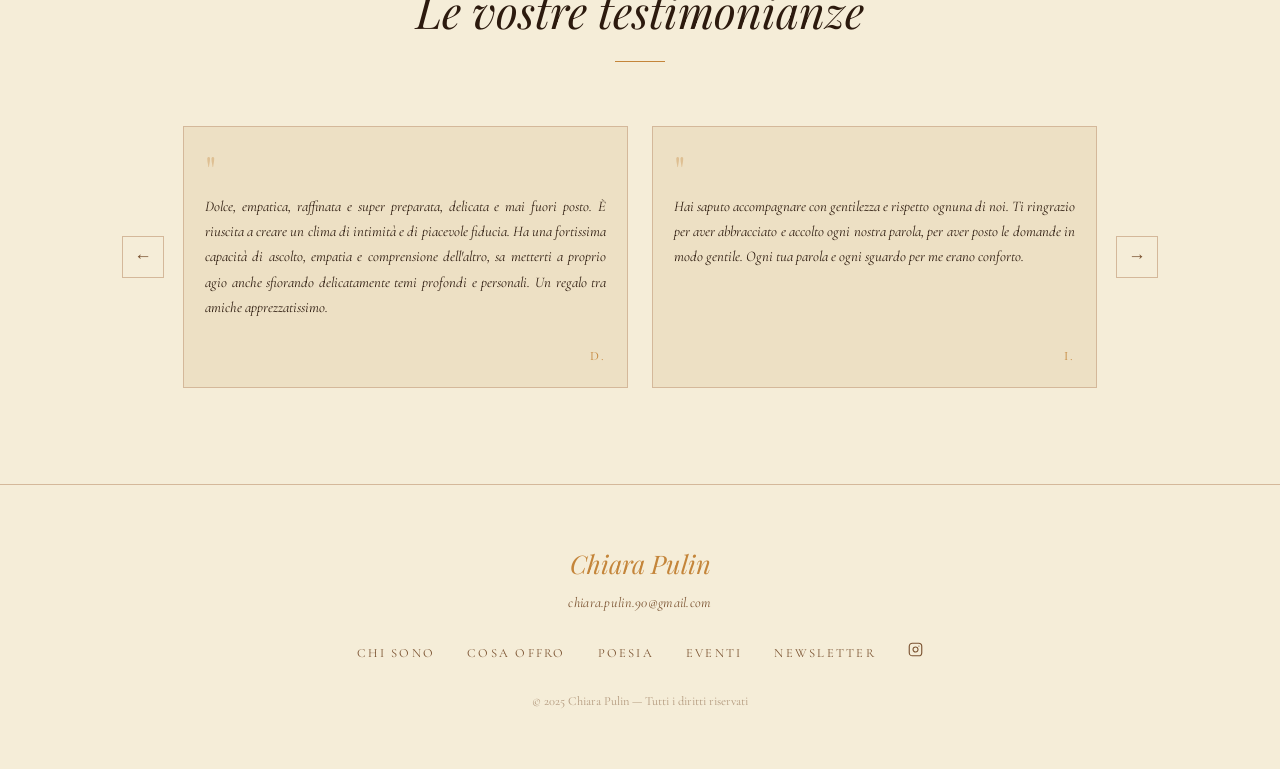
==== commit 57c54fa1: "modifiche home" ====
--- a/index.html
+++ b/index.html
@@ -3,7 +3,7 @@
 <head>
   <meta charset="UTF-8">
   <meta name="viewport" content="width=device-width, initial-scale=1.0">
-  <title>Chiara Pulin — Tarologa · Poetessa</title>
+  <title>Chiara Pulin</title>
   <link rel="stylesheet" href="css/theme-terra.css">
   <link rel="stylesheet" href="css/base.css">
   <style>
@@ -151,64 +151,39 @@
     <div class="hero-scroll">scorri</div>
   </section>
 
-  <!-- Chi sono -->
-  <section class="section" id="chi-sono">
+  <!-- Come posso accompagnarti — 2 card, nessun pulsante individuale, CTA unico -->
+  <section class="section section-alt" style="padding: 3.5rem 0;">
     <div class="container">
-      <div class="about-teaser fade-in" style="align-items: center;">
-        <div class="about-duo">
-          <img src="sito2.jpg" alt="Chiara Pulin">
-          <img src="sito4.jpg" alt="Chiara Pulin">
-        </div>
-        <div class="about-text">
-          <span class="label">Chi sono</span>
-          <h2 style="font-style: italic;">Ricercatrice della Verità in costante evoluzione</h2>
-          <span class="line-dec line-dec-left"></span>
-          <p>In questa vita ho vissuto molte vite, e le porto tutte con me.</p>
-          <p>Per anni ho lavorato in stalla con le capre (mio grande amore), finché il mio cuore non ha più retto emotivamente, e mi sono arresa.<br>
-          In quel momento tutto è crollato.<br>
-          <em>Perché tutto doveva cambiare.</em></p>
-          <p>È stato proprio in quel periodo che ho incontrato il <em>Lavoro su di sé</em> (divulgato da Salvatore Brizzi) e il <em>tarocco</em> (che ho studiato con Fabiana Spagnuolo). Rimasi esterrefatta da quanto riuscisse a leggermi dentro questo strumento. Pura magia.</p>
-          <p>Così mi sono lasciata accompagnare da entrambi, nelle altre vite attraversate, fino a quella di oggi, della quale sono colonne portanti.</p>
-          <a href="servizi.html" class="btn">Scopri i servizi</a>
-        </div>
-      </div>
-    </div>
-  </section>
-
-  <!-- Frase — spostata subito dopo chi sono -->
-  <div class="quote-section fade-in" style="background: #3D1F0A; padding: 4.5rem 2rem;">
+      <div class="section-header fade-in">
+        <h2>Come posso accompagnarti</h2>
+        <span class="line-dec"></span>
+      </div>
+      <div class="services-grid-2 fade-in">
+        <div class="service-card">
+          <h3>Lettura con il tarocco di Marsiglia</h3>
+          <p>Una sessione individuale, per portare chiarezza su un punto a te caro.<br>
+          Il Tarot sarà specchio del tuo mondo interiore, per illuminare ciò che c'è, non per predire il futuro.</p>
+        </div>
+        <div class="service-card">
+          <h3>Percorsi individuali</h3>
+          <p>Cammini strutturati nel tempo, adattabili alle tue esigenze, per incontrare la tua verità.
+          Convivenze con gli arcani, esercizi creativi per integrarne l'energia e stese profonde per lavorare su di te attraverso questo strumento.</p>
+        </div>
+      </div>
+      <div style="text-align: center; margin-top: 2.5rem;" class="fade-in">
+        <a href="servizi.html" class="btn btn-filled">Scopri di più</a>
+      </div>
+    </div>
+  </section>
+
+  <!-- Frase -->
+  <div class="quote-section fade-in" style="background: var(--hero-gradient); padding: 2.2rem 2rem;">
     <blockquote style="color: var(--color-hero-text);">
       Hai mai pensato a confusione e insoddisfazione come tuoi alleati?<br>
       Ciò che credi essere il problema è l'alleato che ti chiede di ascoltare<br>
       i tuoi bisogni più profondi.
     </blockquote>
   </div>
-
-  <!-- Come posso accompagnarti — 2 card, nessun pulsante individuale, CTA unico -->
-  <section class="section section-alt">
-    <div class="container">
-      <div class="section-header fade-in">
-        <span class="label">il tarocco come mappa interiore</span>
-        <h2>Come posso accompagnarti</h2>
-        <span class="line-dec"></span>
-      </div>
-      <div class="services-grid-2 fade-in">
-        <div class="service-card">
-          <h3>Lettura con il tarocco di Marsiglia</h3>
-          <p>Una sessione individuale, per portare chiarezza su un punto a te caro.<br>
-          Il Tarot sarà specchio del tuo mondo interiore, per illuminare ciò che c'è, non per predire il futuro.</p>
-        </div>
-        <div class="service-card">
-          <h3>Percorsi individuali</h3>
-          <p>Cammini strutturati nel tempo, adattabili alle tue esigenze, per incontrare la tua verità.
-          Convivenze con gli arcani, esercizi creativi per integrarne l'energia e stese profonde per lavorare su di te attraverso questo strumento.</p>
-        </div>
-      </div>
-      <div style="text-align: center; margin-top: 2.5rem;" class="fade-in">
-        <a href="servizi.html" class="btn btn-filled">Scopri di più</a>
-      </div>
-    </div>
-  </section>
 
   <!-- Workshop ed eventi — spostato dalla pagina servizi -->
   <section class="section" style="padding: 3rem 0;">
@@ -238,14 +213,40 @@
     </div>
   </section>
 
+  <!-- Chi sono -->
+  <section class="section section-alt" id="chi-sono" style="padding: 3.5rem 0;">
+    <div class="container">
+      <div class="about-teaser fade-in" style="align-items: center;">
+        <div class="about-duo">
+          <img src="sito2.jpg" alt="Chiara Pulin">
+          <img src="sito4.jpg" alt="Chiara Pulin">
+        </div>
+        <div class="about-text">
+          <span class="label">Chi sono</span>
+          <h2 style="font-style: italic;">Ricercatrice della Verità in costante evoluzione</h2>
+          <span class="line-dec line-dec-left"></span>
+          <p>In questa vita ho vissuto molte vite, e le porto tutte con me.</p>
+          <p>Per anni ho lavorato in stalla con le capre (mio grande amore), finché il mio cuore non ha più retto emotivamente, e mi sono arresa.<br>
+          In quel momento tutto è crollato.<br>
+          <em>Perché tutto doveva cambiare.</em></p>
+          <p>È stato proprio in quel periodo che ho incontrato il <em>Lavoro su di sé</em> (divulgato da Salvatore Brizzi) e il <em>tarocco</em> (che ho studiato con Fabiana Spagnuolo). Rimasi esterrefatta da quanto riuscisse a leggermi dentro questo strumento. Pura magia.</p>
+          <p>Così mi sono lasciata accompagnare da entrambi, nelle altre vite attraversate, fino a quella di oggi, della quale sono colonne portanti.</p>
+          <a href="servizi.html" class="btn">Scopri i servizi</a>
+        </div>
+      </div>
+    </div>
+  </section>
+
   <!-- Le vostre testimonianze — carosello 2 card per volta -->
-  <section class="section testimonials-section" id="testimonianze">
+  <section class="section" id="testimonianze" style="background: var(--color-bg);">
     <div class="container">
       <div class="section-header fade-in">
-        <span class="label">Voci</span>
         <h2>Le vostre testimonianze</h2>
         <span class="line-dec"></span>
       </div>
+      <style>
+        #testimonianze .testimonial-card { background: var(--color-surface); }
+      </style>
       <div class="testimonials-carousel fade-in">
         <button class="carousel-btn carousel-prev" aria-label="Precedente">&#8592;</button>
         <div class="carousel-window">
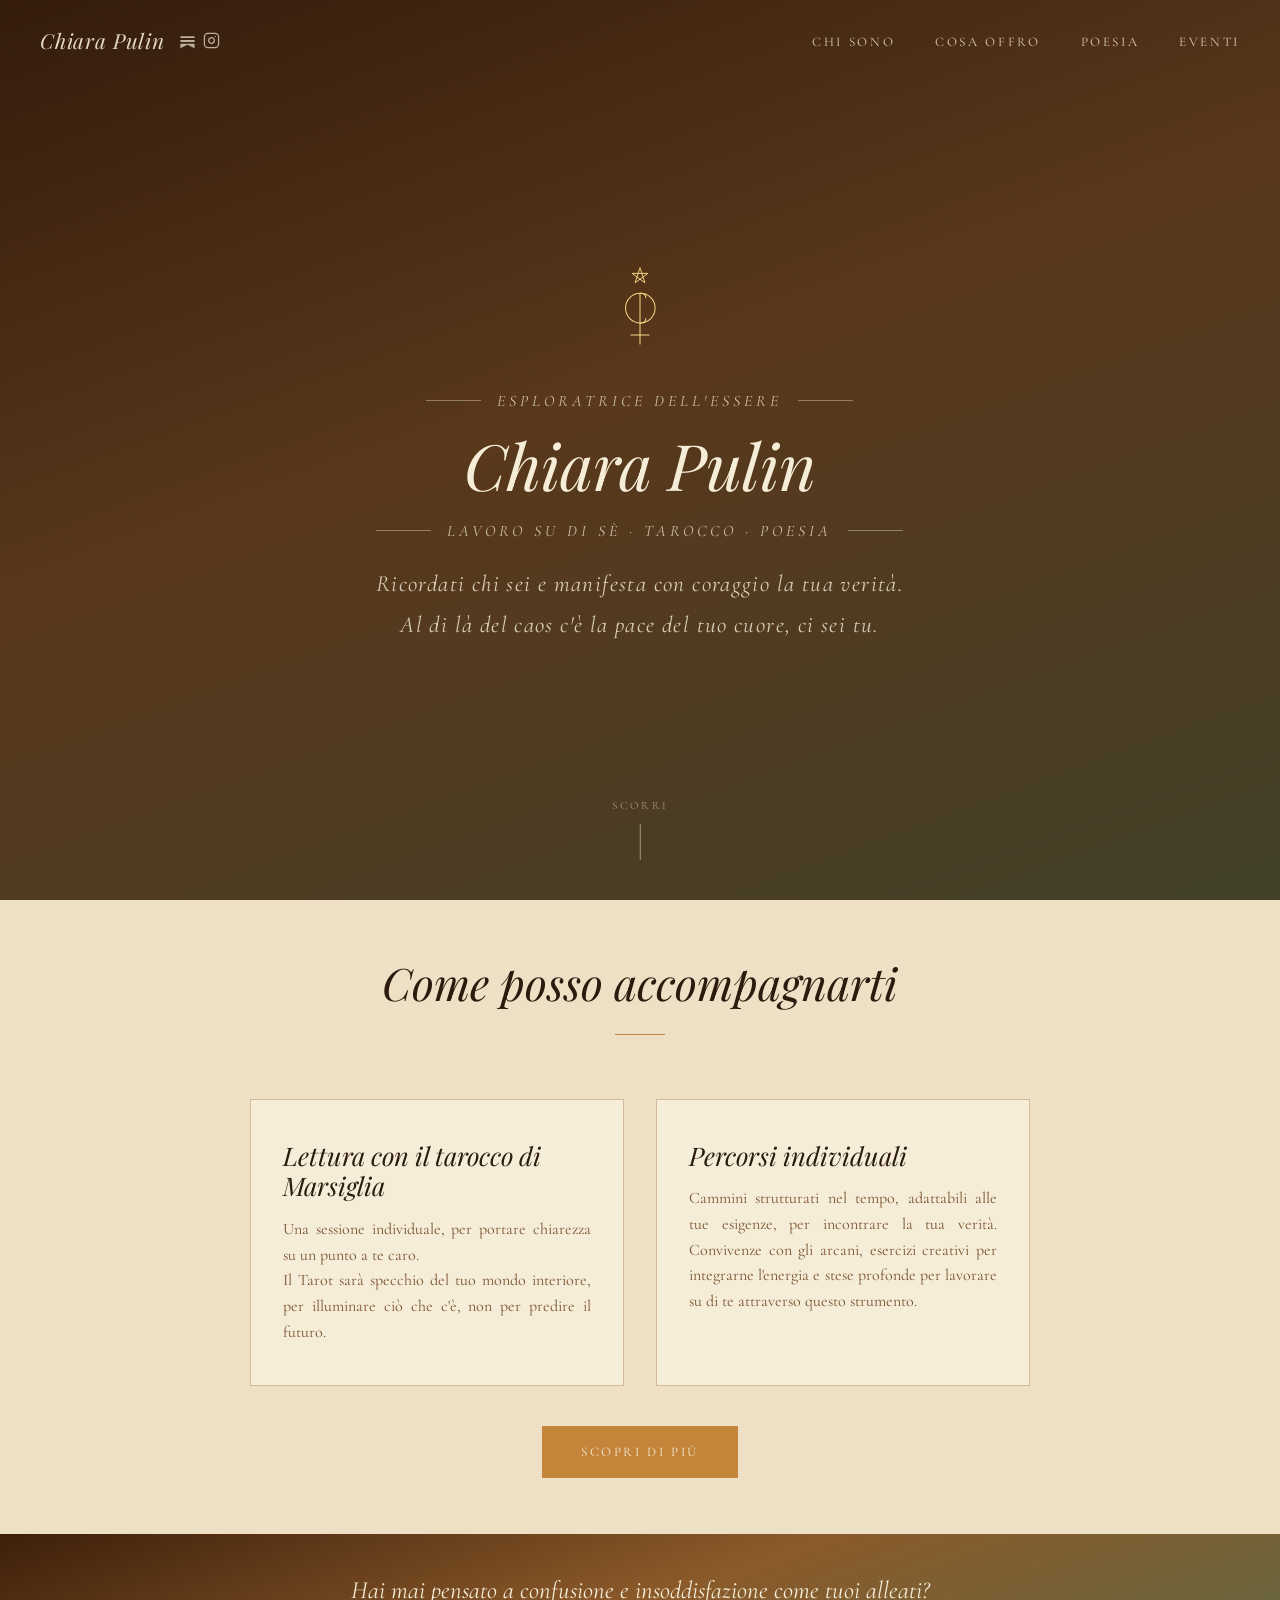
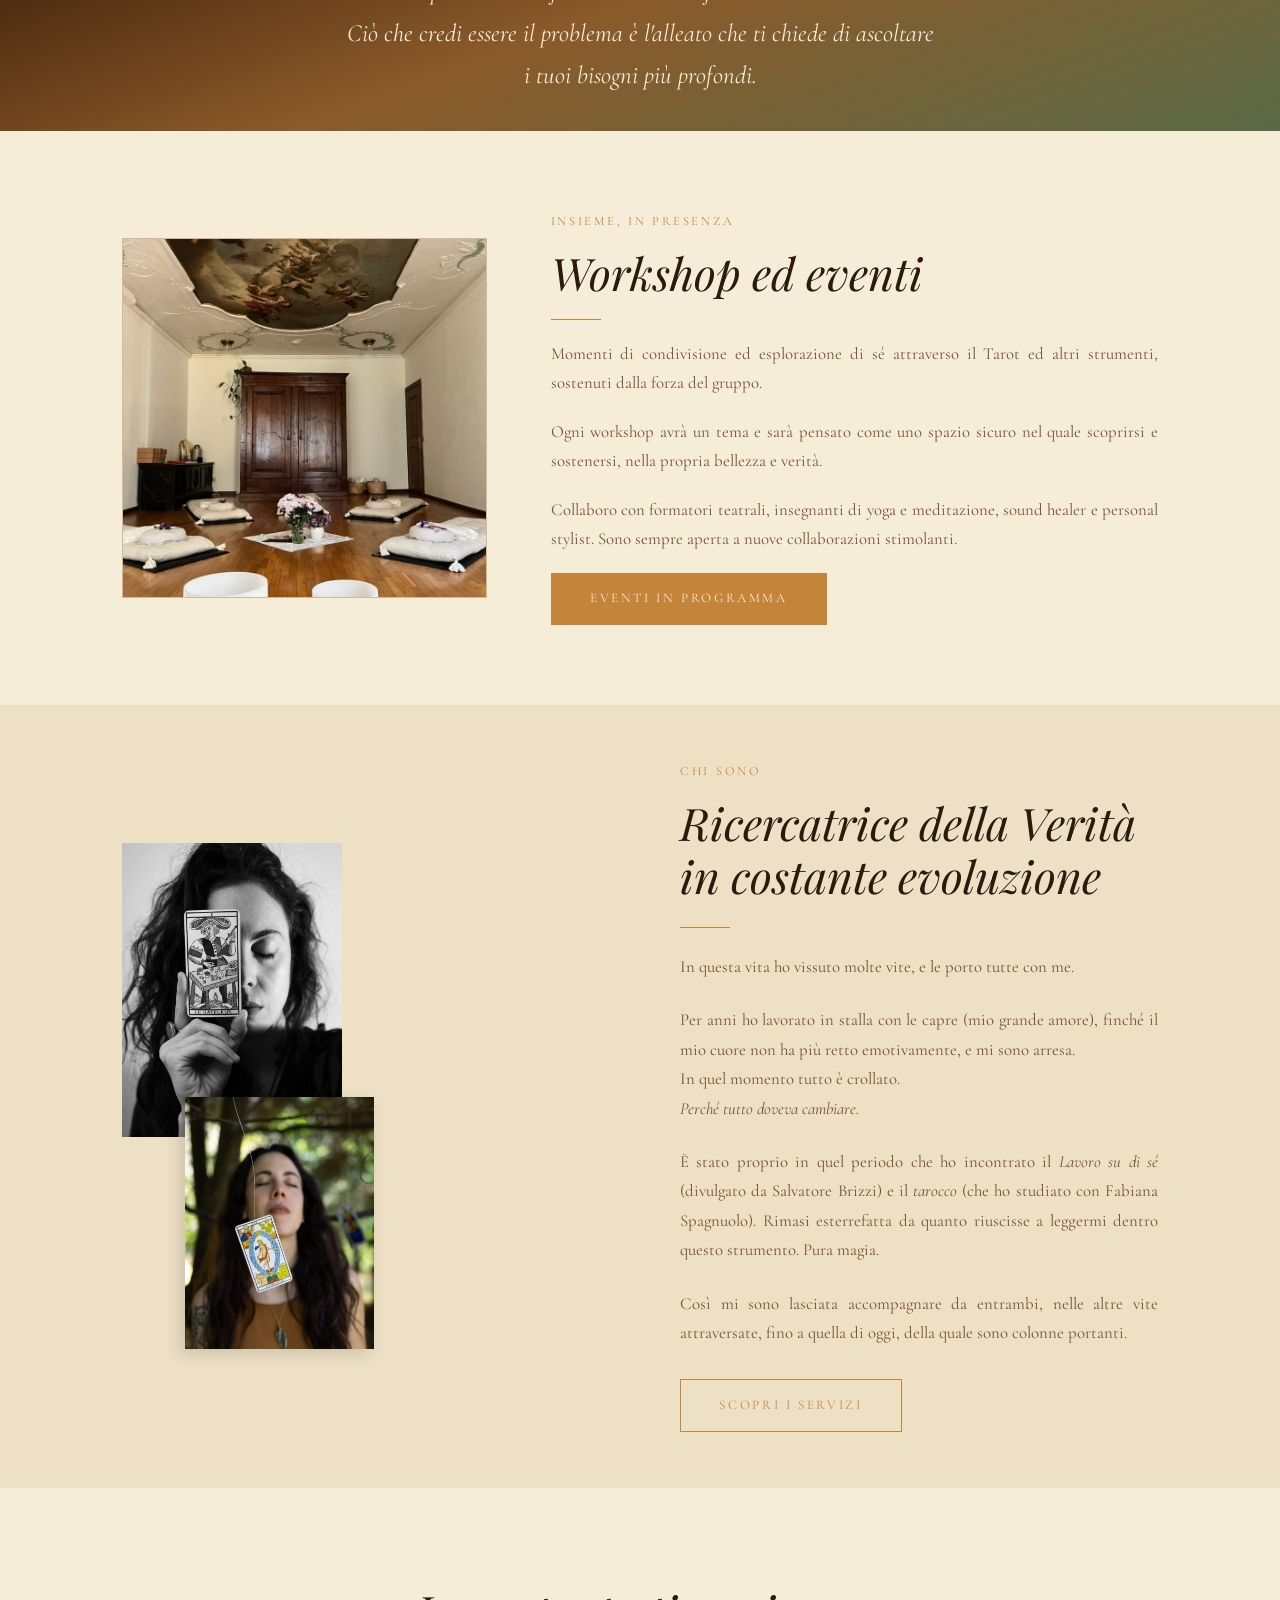
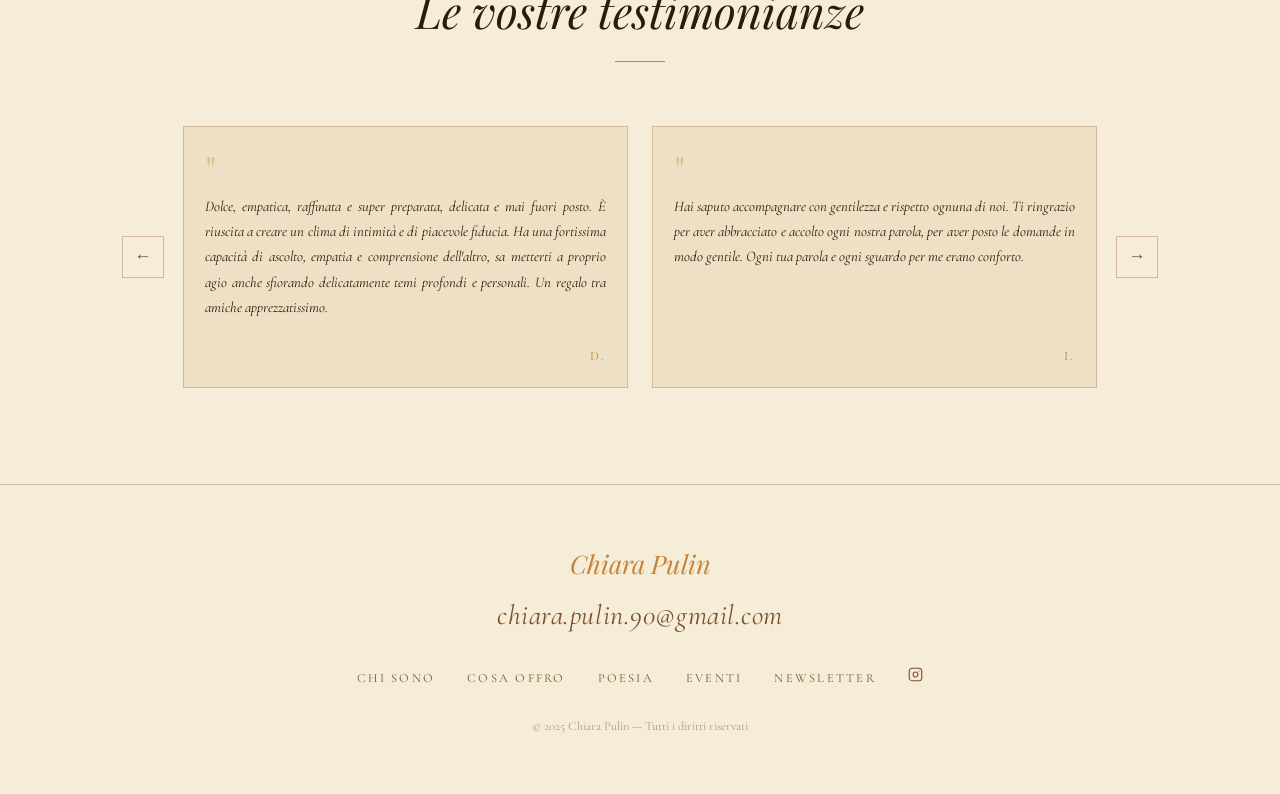
==== commit b214ab88: "Aggiunge box "Il Tarocco al tuo evento", recensione sposa e ingrandisce la mail nel footer Co-Author" ====
--- a/index.html
+++ b/index.html
@@ -6,6 +6,7 @@
   <title>Chiara Pulin</title>
   <link rel="stylesheet" href="css/theme-terra.css">
   <link rel="stylesheet" href="css/base.css">
+  <script defer src="/_vercel/insights/script.js"></script>
   <style>
     .fade-in { opacity: 0; transform: translateY(20px); transition: opacity 0.8s ease, transform 0.8s ease; }
     .fade-in.visible { opacity: 1; transform: none; }
@@ -275,11 +276,15 @@
             </div>
           </div>
 
-          <!-- Slide 3 — singola, centrata -->
-          <div class="carousel-slide single-card">
+          <!-- Slide 3 -->
+          <div class="carousel-slide">
             <div class="testimonial-card">
               <p>Ieri è stato davvero potente. Ho elaborato nelle ore successive quanto mi ci rivedo in quello che è venuto fuori, incredibilmente tanto. Accolgo questa dolce osservazione di me stessa.</p>
               <div class="testimonial-initial">J.</div>
+            </div>
+            <div class="testimonial-card">
+              <p>Grazie mille! Mi dispiace molto non essere riuscita a fare una lettura, ma sono felice che sia piaciuta tanto a tutti. Sei favolosa! ❤️</p>
+              <div class="testimonial-initial">G. — Sposa, Matrimonio 2026</div>
             </div>
           </div>
 
--- a/css/base.css
+++ b/css/base.css
@@ -602,7 +602,7 @@
   display: block;
   font-family: 'Cormorant Garamond', serif;
   font-style: italic;
-  font-size: 0.88rem;
+  font-size: 1.76rem;
   color: var(--color-text-muted);
   margin-top: 0.35rem;
   letter-spacing: 0.02em;
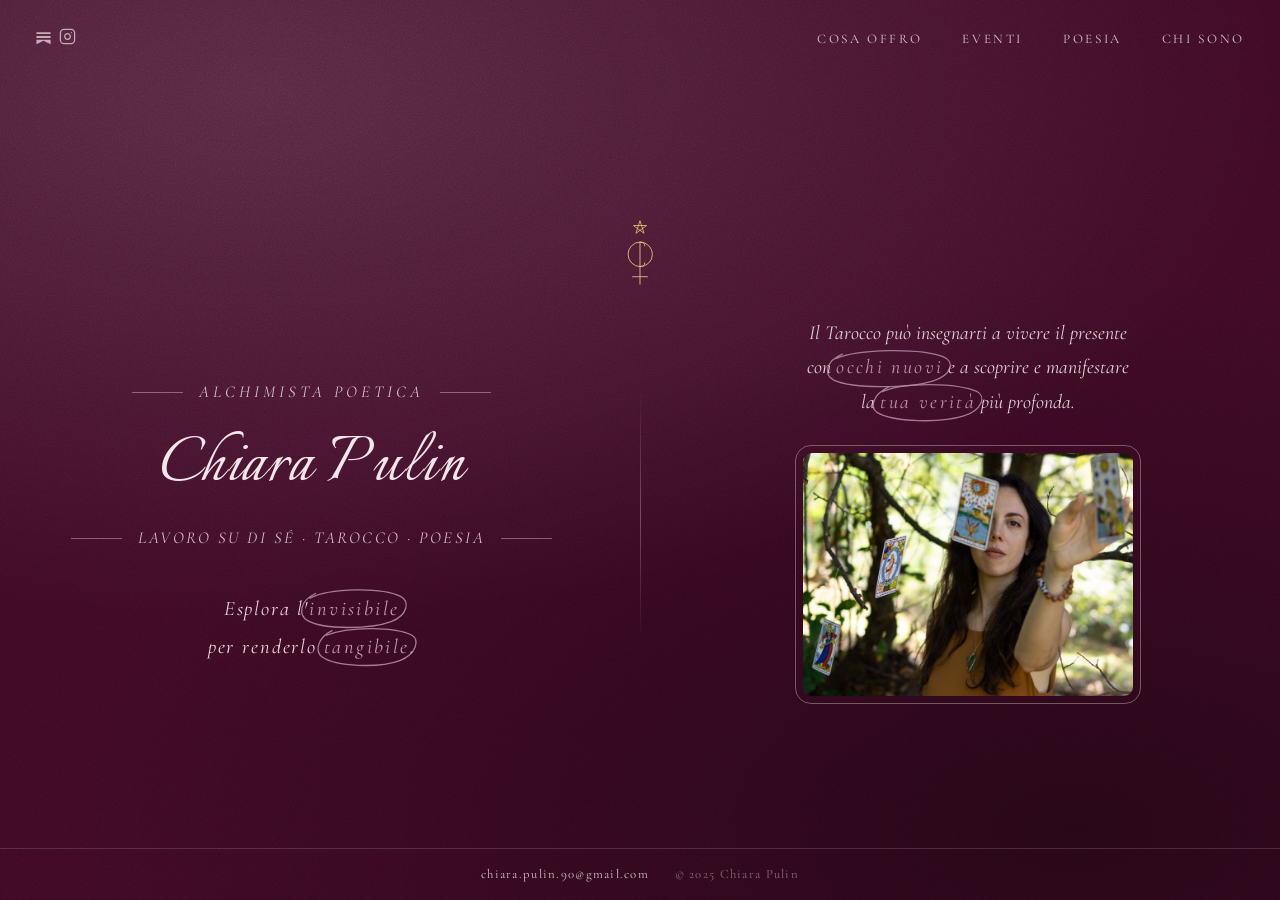
==== commit a71aaf20: "Restyling: sito a pagina unica, versione viola La home resta ferma sulla sola hero e le pagine entra" ====
--- a/index.html
+++ b/index.html
@@ -3,112 +3,106 @@
 <head>
   <meta charset="UTF-8">
   <meta name="viewport" content="width=device-width, initial-scale=1.0">
-  <title>Chiara Pulin</title>
+  <title>Chiara Pulin — Tarocco, Lavoro su di sé e Poesia</title>
+
+  <meta name="description" content="Letture e percorsi individuali con il Tarocco di Marsiglia, workshop ed eventi dal vivo, poesia. Chiara Pulin, alchimista poetica.">
+  <script defer src="/_vercel/insights/script.js"></script>
+  <link rel="stylesheet" href="css/fonts.css">
   <link rel="stylesheet" href="css/theme-terra.css">
   <link rel="stylesheet" href="css/base.css">
-  <script defer src="/_vercel/insights/script.js"></script>
+  <link rel="stylesheet" href="css/restyling.css">
+
   <style>
-    .fade-in { opacity: 0; transform: translateY(20px); transition: opacity 0.8s ease, transform 0.8s ease; }
+    /* fade-in */
+    .fade-in { opacity: 0; transform: translateY(18px); transition: opacity 0.8s ease, transform 0.8s ease; }
     .fade-in.visible { opacity: 1; transform: none; }
 
-    /* Hero */
-    .hero-rule {
-      display: flex; align-items: center; gap: 1rem; justify-content: center; margin: 0.8rem 0;
+    /* ===== VERSIONE 1: voci di menu sempre visibili in alto ===== */
+
+    /* ===== stili ereditati dalle pagine attuali ===== */
+    .service-meta { display: flex; gap: 2rem; margin: 1.2rem 0 0.5rem; flex-wrap: wrap; align-items: flex-start; }
+    .meta-item { font-size: 0.8rem; letter-spacing: 0.15em; text-transform: uppercase; color: var(--color-text-muted); }
+    .meta-item strong { display: block; font-family: 'Playfair Display', serif; font-size: 1.2rem; color: var(--color-primary); font-weight: 400; font-style: italic; letter-spacing: 0; text-transform: none; margin-bottom: 0.2rem; }
+    .payment-note { font-size: 0.88rem; color: var(--color-text-muted); font-style: italic; margin: 0; }
+    .service-block { padding: 0.6rem 0; gap: 2.6rem; }
+    .service-detail p { margin-bottom: 0.75rem; }
+    .service-detail h2 { margin-bottom: 0.2rem; }
+    .service-detail .line-dec { margin: 0.8rem 0; }
+
+    .percorsi-section { padding: 2.2rem 0 2.6rem !important; }
+    .percorsi-intro { max-width: 620px; margin: 0 auto 1.8rem; text-align: center; }
+    .percorsi-intro h2 { font-style: italic; margin-bottom: 0; }
+    .percorsi-intro .line-dec { margin: 1rem auto 0; }
+    .percorsi-grid { display: grid; grid-template-columns: repeat(3, 1fr); gap: 1.8rem; }
+    .percorso-card { padding: 2rem 1.8rem; border: 1px solid var(--color-border); background: var(--color-bg); display: flex; flex-direction: column; }
+    .percorso-card .label { margin-bottom: 0.6rem; }
+    .percorso-card h3 { font-style: italic; margin-bottom: 0.8rem; font-size: 1.3rem; }
+    .percorso-card p { font-size: 1rem; color: var(--color-text-muted); flex: 1; line-height: 1.65; margin-bottom: 1.2rem; text-align: justify; }
+    .percorso-meta { border-top: 1px solid var(--color-border); padding-top: 1rem; margin-top: auto; display: flex; flex-direction: column; gap: 0.35rem; }
+    .percorso-meta span { font-size: 0.82rem; letter-spacing: 0.12em; text-transform: uppercase; color: var(--color-text-muted); }
+    .percorso-meta strong { color: var(--color-primary); font-family: 'Playfair Display', serif; font-weight: 400; font-style: italic; font-size: 1rem; letter-spacing: 0; text-transform: none; }
+    .percorso-photo { overflow: hidden; border: 1px solid var(--color-border); aspect-ratio: 4 / 5; align-self: center; }
+    .percorso-photo img { width: 100%; height: 100%; object-fit: cover; object-position: center top; }
+    .dark-quote { background: var(--banda-bg, var(--hero-gradient)); padding: 1.3rem 2rem; text-align: center; }
+    .dark-quote blockquote { font-size: clamp(1.05rem, 1.9vw, 1.35rem); line-height: 1.65; color: var(--banda-text, var(--color-hero-text)); }
+    .dark-quote.page-nohead { padding-top: 6.2rem; }
+    .dark-quote blockquote { max-width: 700px; margin: 0 auto; font-size: clamp(1.1rem, 2.1vw, 1.5rem); font-style: italic; line-height: 1.7; color: var(--banda-text, var(--color-hero-text)); }
+
+    .events-section { padding: 2.6rem 0 4rem; }
+    .intro-flow { max-width: 760px; margin: 0 auto; text-align: center; color: var(--color-text-muted); font-size: 1.08rem; line-height: 1.9; }
+    .event-card.past { opacity: 0.5; }
+    .event-card.past .event-date .day { color: var(--color-text-muted); }
+    .events-divider { text-align: center; margin: 2.6rem 0; position: relative; }
+    .events-divider::before { content: ''; position: absolute; top: 50%; left: 0; right: 0; height: 1px; background: var(--color-border); }
+    .events-divider span { position: relative; background: var(--color-bg); padding: 0 1.5rem; font-size: 0.75rem; letter-spacing: 0.2em; text-transform: uppercase; color: var(--color-text-muted); }
+    .evento-richiesta { position: relative; background: var(--banda-bg, var(--hero-gradient)); border: 1px solid var(--color-primary); padding: 2.6rem 2.2rem; text-align: center; }
+    .evento-richiesta::before { content: ''; position: absolute; inset: 9px; border: 1px solid currentColor; opacity: 0.22; pointer-events: none; }
+    .evento-richiesta > * { position: relative; }
+    .evento-richiesta .label { color: var(--color-gold, #E6BC82); font-size: 0.92rem; letter-spacing: 0.24em; margin-bottom: 0.9rem; }
+    .evento-richiesta h2 { font-style: italic; color: var(--banda-text, var(--color-hero-text)); font-size: clamp(1.5rem, 3.2vw, 2.1rem); line-height: 1.25; }
+    .evento-richiesta .line-dec { background: rgba(230, 188, 130, 0.75); margin: 1.2rem auto; }
+    .evento-richiesta p { color: var(--banda-text, var(--color-hero-text)); opacity: 0.9; font-size: 1.08rem; line-height: 1.8; max-width: 640px; margin: 0 auto; }
+    .evento-richiesta .richiesta-cta { margin-top: 1.2rem; font-style: italic; color: var(--banda-text, var(--color-hero-text)); opacity: 1; }
+    .scrivimi-link { font: inherit; background: none; border: none; padding: 0; cursor: pointer; color: var(--color-gold, #E6BC82); border-bottom: 1px solid rgba(230, 188, 130, 0.6); transition: color 0.2s, border-color 0.2s; }
+    .scrivimi-link:hover { color: #F5EDD8; border-bottom-color: #F5EDD8; }
+    .mail-box { display: none; justify-content: center; align-items: center; flex-wrap: wrap; gap: 0.8rem; margin-top: 1.2rem; }
+    .mail-box.open { display: flex; }
+    .mail-box a { font-size: 1.05rem; color: var(--banda-text, var(--color-hero-text)); letter-spacing: 0.02em; border-bottom: 1px solid currentColor; }
+    .mail-copy { font-family: 'Cormorant Garamond', serif; font-size: 0.8rem; letter-spacing: 0.18em; text-transform: uppercase; color: var(--banda-text, var(--color-hero-text)); background: none; border: 1px solid currentColor; padding: 0.4rem 0.9rem; cursor: pointer; transition: background 0.2s, color 0.2s; }
+    .mail-copy:hover { background: rgba(245, 237, 216, 0.92); color: #3D1F0A; }
+
+    .poem-text { font-style: italic; color: var(--color-text-muted); font-size: 1.05rem; line-height: 1.95; }
+    .poem-text p { margin-bottom: 1.3em; }
+    .poem-text p:last-child { margin-bottom: 0; }
+    .substack-block { padding: 1.7rem 2rem 1.9rem; margin-top: 0; }
+    .substack-block h3 { margin-bottom: 0.4rem; }
+    .substack-block .line-dec { margin: 0.9rem auto; }
+    .substack-block p { margin-bottom: 1.2rem; }
+    .poem-intro-quote { max-width: 600px; margin: 0 auto; text-align: center; }
+    .poem-intro-quote blockquote { font-size: 1.15rem; font-style: italic; line-height: 1.7; color: var(--color-text-muted); }
+    .poem-intro-quote cite { display: block; margin-top: 1rem; font-size: 0.8rem; letter-spacing: 0.18em; text-transform: uppercase; color: var(--color-primary); font-style: normal; }
+
+    .about-text p { text-align: justify; }
+
+    @media (max-width: 900px) {
+      .percorsi-grid { grid-template-columns: 1fr; max-width: 480px; margin: 0 auto; }
+      .percorso-photo { aspect-ratio: 4/3; }
     }
-    .hero-rule span { display: block; width: 55px; height: 1px; background: var(--color-hero-text); opacity: 0.38; }
-    .hero-rule em {
-      font-family: 'Cormorant Garamond', serif; font-style: italic; font-size: 1rem;
-      letter-spacing: 0.25em; text-transform: uppercase; color: var(--color-hero-text); opacity: 0.75;
-    }
-    .hero h1 { font-size: clamp(2.4rem, 5vw, 5rem); font-style: italic; }
-    .hero-logo-img { display: block; margin: 0 auto 1.8rem; filter: brightness(1.6) saturate(0.7); }
-
-    /* Chi sono — due foto sfalsate */
-    .about-text p { text-align: justify; }
-    .about-duo { display: flex; flex-direction: column; align-self: center; max-width: 220px; }
-    .about-duo img:first-child {
-      width: 100%; aspect-ratio: 3/4; object-fit: cover; object-position: top; display: block;
-    }
-    .about-duo img:last-child {
-      width: 86%; aspect-ratio: 3/4; object-fit: cover; object-position: top; display: block;
-      align-self: flex-end; margin-top: -2.5rem; margin-right: -2rem;
-      position: relative; z-index: 1; box-shadow: -5px 5px 16px rgba(0,0,0,0.14);
-    }
-
-    /* 2 card centrate senza pulsanti */
-    .services-grid-2 {
-      display: grid;
-      grid-template-columns: 1fr 1fr;
-      gap: 2rem;
-      max-width: 780px;
-      margin: 0 auto;
-    }
-    .services-grid-2 .service-card .btn { display: none; }
-    .services-grid-2 .service-card p { margin-bottom: 0; }
-
-    /* Carosello testimonianze */
-    .testimonials-carousel {
-      display: flex;
-      align-items: center;
-      gap: 1.2rem;
-    }
-    .carousel-window { overflow: hidden; flex: 1; }
-    .carousel-slide {
-      display: none;
-      grid-template-columns: 1fr 1fr;
-      gap: 1.5rem;
-    }
-    .carousel-slide.active {
-      display: grid;
-      animation: fadeSlide 0.45s ease;
-    }
-    .carousel-slide.single-card { display: none; justify-content: center; }
-    .carousel-slide.single-card.active { display: flex; }
-    .carousel-slide.single-card .testimonial-card { flex: 0 0 calc(50% - 0.75rem); }
-    @keyframes fadeSlide {
-      from { opacity: 0; transform: translateY(6px); }
-      to   { opacity: 1; transform: none; }
-    }
-    .carousel-btn {
-      background: none;
-      border: 1px solid var(--color-border);
-      color: var(--color-text-muted);
-      width: 42px; height: 42px;
-      cursor: pointer;
-      font-size: 1.1rem;
-      transition: color 0.2s, border-color 0.2s;
-      flex-shrink: 0;
-      display: flex; align-items: center; justify-content: center;
-    }
-    .carousel-btn:hover { color: var(--color-primary); border-color: var(--color-primary); }
-    .testimonials-carousel .testimonial-card { min-height: 210px; }
-    .testimonials-carousel .testimonial-card p { text-align: justify; }
-    .testimonial-initial {
-      text-align: right;
-      font-size: 0.8rem;
-      color: var(--color-primary);
-      letter-spacing: 0.15em;
-      margin-top: auto;
-      padding-top: 0.8rem;
-    }
-
-    @media (max-width: 900px) {
-      .about-duo { max-width: 160px; margin: 0 auto; }
-      .services-grid-2 { grid-template-columns: 1fr; max-width: 480px; }
-      .carousel-slide { grid-template-columns: 1fr; }
-      .carousel-slide.single-card .testimonial-card { flex: 0 0 100%; }
-    }
-    @media (max-width: 600px) {
-      .testimonials-carousel { gap: 0.5rem; }
-      .carousel-btn { width: 34px; height: 34px; font-size: 0.9rem; }
+    @media (max-width: 768px) {
+      .evento-richiesta { padding: 2.2rem 1.4rem; }
+      .evento-richiesta p { font-size: 1.02rem; }
+      .evento-richiesta p br { display: none; }
+      .intro-flow br { display: none; }
+      .dark-quote br { display: none; }
     }
   </style>
+  <link rel="stylesheet" href="css/palette-viola.css">
 </head>
 <body>
 
+  <!-- ==================== NAV ==================== -->
   <nav class="nav" id="nav">
     <div class="nav-brand">
-      <div class="nav-logo nav-logo-light">Chiara Pulin</div>
       <div class="nav-social-icons">
         <a href="https://substack.com/@sulletraccedelbianconiglio" target="_blank" class="nav-icon-link" aria-label="Substack">
           <svg width="17" height="17" viewBox="0 0 24 24" fill="currentColor" xmlns="http://www.w3.org/2000/svg"><path d="M22 6H2v2.5h20V6zm0 5.3H2V14h20v-2.7zM2 16.6v6.4l10-5 10 5v-6.4H2z"/></svg>
@@ -118,202 +112,580 @@
         </a>
       </div>
     </div>
+
     <ul class="nav-links">
+      <li><a href="#cosa-offro">Cosa offro</a></li>
+      <li><a href="#eventi">Eventi</a></li>
+      <li><a href="#poesia">Poesia</a></li>
       <li><a href="#chi-sono">Chi sono</a></li>
-      <li><a href="servizi.html">Cosa offro</a></li>
-      <li><a href="poesia.html">Poesia</a></li>
-      <li><a href="eventi.html">Eventi</a></li>
     </ul>
+
+    <button class="nav-close" type="button" aria-label="Torna alla home">home <span class="x">&times;</span></button>
+
     <button class="nav-toggle" aria-label="Apri menu" aria-expanded="false">
       <span></span><span></span><span></span>
     </button>
   </nav>
 
-  <!-- Hero -->
-  <section class="hero">
-    <div class="hero-overlay"></div>
-    <div class="hero-content">
-      <img src="logo-alt.svg" alt="Chiara Pulin" class="hero-logo-img" width="90" height="103">
-      <div class="hero-rule">
-        <span></span>
-        <em>Esploratrice dell'essere</em>
-        <span></span>
-      </div>
-      <h1>Chiara Pulin</h1>
-      <div class="hero-rule">
-        <span></span>
-        <em>lavoro su di sè · tarocco · poesia</em>
-        <span></span>
-      </div>
-      <p class="tagline" style="margin-top: 1.2rem; color: var(--color-hero-text);">
-        Ricordati chi sei e manifesta con coraggio la tua verità.<br>Al di là del caos c'è la pace del tuo cuore, ci sei tu.
-      </p>
-    </div>
-    <div class="hero-scroll">scorri</div>
+  <!-- ==================== HOME — solo hero, nessuno scorrimento ==================== -->
+  <main class="home" id="home-screen">
+    <div class="home-inner">
+
+      <img src="logo-alt.svg" alt="Chiara Pulin" class="home-logo" width="104" height="119">
+
+      <div class="hero-grid">
+
+        <!-- metà sinistra -->
+        <section class="hero-side hero-left">
+          <div class="hero-rule hero-eyebrow">
+            <span></span><em>Alchimista poetica</em><span></span>
+          </div>
+          <h1>Chiara Pulin</h1>
+          <div class="hero-rule hero-eyebrow long">
+            <span></span><em>lavoro su di s&eacute; &middot; tarocco &middot; poesia</em><span></span>
+          </div>
+          <p class="hero-phrase">
+            Esplora l'<span class="hl">invisibile<svg class="scribble" viewBox="0 0 160 48" preserveAspectRatio="none" aria-hidden="true"><path pathLength="1" d="M18 13 C 46 2 118 1 145 11 C 158 16 156 31 132 38 C 104 46 38 47 15 37 C 2 31 3 16 26 8"/></svg></span><br>per renderlo <span class="hl">tangibile<svg class="scribble" viewBox="0 0 160 48" preserveAspectRatio="none" aria-hidden="true"><path pathLength="1" d="M20 12 C 50 3 120 2 146 12 C 157 17 153 32 128 39 C 98 47 34 46 13 35 C 3 29 6 15 28 7"/></svg></span>.
+          </p>
+        </section>
+
+        <div class="hero-divider" aria-hidden="true"></div>
+
+        <!-- metà destra -->
+        <section class="hero-side hero-right">
+
+
+          <p class="hero-claim">
+            Il Tarocco pu&ograve; insegnarti a vivere il presente<br>
+            con <span class="hl">occhi nuovi<svg class="scribble" viewBox="0 0 160 48" preserveAspectRatio="none" aria-hidden="true"><path pathLength="1" d="M16 14 C 44 3 116 2 144 12 C 157 17 155 32 131 39 C 103 47 37 48 14 38 C 2 32 4 17 24 9"/></svg></span> e a scoprire e manifestare<br>
+            la <span class="hl">tua verit&agrave;<svg class="scribble" viewBox="0 0 160 48" preserveAspectRatio="none" aria-hidden="true"><path pathLength="1" d="M19 13 C 48 2 118 3 145 13 C 156 18 152 33 127 40 C 97 48 33 47 12 36 C 2 30 7 16 27 8"/></svg></span> pi&ugrave; profonda.
+          </p>
+          <div class="hero-photo-wrap">
+            <!-- foto provvisoria: sostituire con quella che mi darai -->
+            <figure class="hero-photo">
+              <img src="sito3.jpg" alt="Chiara Pulin">
+            </figure>
+          </div>
+        </section>
+
+      </div>
+
+      <div class="hero-dots" aria-hidden="true"><span class="on"></span><span></span></div>
+
+    </div>
+
+    <div class="home-foot">
+      <a href="mailto:chiara.pulin.90@gmail.com">chiara.pulin.90@gmail.com</a>
+      <span>&copy; 2025 Chiara Pulin</span>
+    </div>
+  </main>
+
+  <!-- ==================== COSA OFFRO ==================== -->
+  <section class="page" id="cosa-offro">
+
+    <div class="dark-quote page-nohead">
+      <blockquote>
+        Non devi farcela da sola.<br>
+        Posso affiancarti in questo cammino,<br>
+        con percorsi costruiti sui tuoi bisogni pi&ugrave; profondi,<br>
+        dove il Tarot sar&agrave; la mappa per ritrovare chiarezza, direzione e pace.
+      </blockquote>
+    </div>
+
+    <section class="section" style="padding: 2rem 0;">
+      <div class="container">
+        <div class="service-block fade-in">
+          <div class="service-visual" style="align-self: center;"><img src="SERVIZI1.jpg" alt="Lettura con il Tarocco"></div>
+          <div class="service-detail">
+            <h2>Lettura singola<br>con il Tarocco di Marsiglia</h2>
+            <span class="line-dec line-dec-left"></span>
+            <p>Una sessione individuale per fare chiarezza e ritrovare serenit&agrave;. Se porterai con te il suo consiglio, il Tarocco diventa alleato nel Lavoro su di s&eacute;, bussola nella trasformazione interiore e mappa nella tua vita quotidiana.</p>
+            <p>Ci prenderemo il tempo che serve. Per esperienza varia fra i 40 minuti e 1 ora e mezza.</p>
+            <p>Ti ascolter&ograve;, costruiremo insieme la tua domanda e tradurremo il messaggio delle carte, perch&eacute; possa diventare una risorsa nella tua vita quotidiana.</p>
+            <p>Grazie anche ad un &laquo;bignami della stesa&raquo; che ti invier&ograve; al termine della consulenza, il Tarocco sar&agrave; strumento di lavoro su di s&eacute;. Ti fornir&agrave; chiavi di volta e strumenti indispensabili a riprenderti la responsabilit&agrave; della tua vita e tornare alla gioia del cuore.</p>
+
+            <div class="service-meta">
+              <div class="meta-item"><strong>80 euro</strong>Costo</div>
+              <div class="meta-item"><strong>Online</strong>Modalit&agrave;</div>
+              <div style="display: flex; flex-direction: column; gap: 0.6rem;">
+                <button type="button" class="btn btn-filled mail-trigger" style="margin-top: 0; align-self: flex-start;">Contattami</button>
+                <p class="payment-note">Il pagamento (PayPal o IBAN) avviene a lettura avvenuta.</p>
+              </div>
+            </div>
+          </div>
+        </div>
+      </div>
+    </section>
+
+    <section class="section section-alt percorsi-section">
+      <div class="container">
+        <div class="percorsi-intro fade-in">
+          <h2>Percorsi individuali</h2>
+          <span class="line-dec"></span>
+        </div>
+
+        <div class="percorsi-grid">
+          <div class="percorso-card fade-in">
+            <span class="label">12 mesi</span>
+            <h3>Taroccolento</h3>
+            <p>Un lavoro profondo attraverso la stesa dell'anno, che invita alla convivenza con un arcano al mese. Un accompagnamento lento per imparare a riconoscere le energie del Tarot dentro di te e nella vita, usandolo come specchio e mappa. Dispense ed esercizi ad ogni incontro.</p>
+            <div class="percorso-meta">
+              <span>Struttura: <strong>1 incontro al mese</strong></span>
+              <span>Costo: <strong>100 euro / mese</strong></span>
+              <span>Modalit&agrave;: <strong>Online</strong></span>
+            </div>
+          </div>
+
+          <div class="percorso-photo fade-in">
+            <img src="sito4.jpg" alt="Chiara Pulin">
+          </div>
+
+          <div class="percorso-card fade-in">
+            <span class="label">Mensile &middot; flessibile</span>
+            <h3>Convivenza</h3>
+            <p>Un mese di convivenza per arcano, quando vorrai, anche non consecutivo, anche un solo mese. Pescato o scelto con criterio. Esercizi e stese per risvegliare la sua energia dentro di te, integrare i suoi insegnamenti e imparare a riconoscerlo nella vita quotidiana. Dispense ed esercizi.</p>
+            <div class="percorso-meta">
+              <span>Struttura: <strong>2 incontri al mese</strong></span>
+              <span>Costo: <strong>100 euro / mese</strong></span>
+              <span>Modalit&agrave;: <strong>Online</strong></span>
+            </div>
+          </div>
+        </div>
+
+        <div style="text-align: center; margin-top: 1.8rem;" class="fade-in">
+          <button type="button" class="btn btn-filled mail-trigger">Contattami</button>
+        </div>
+      </div>
+    </section>
+
+    <section class="section">
+      <div class="container">
+        <div class="recensioni fade-in">
+          <span class="label">Le vostre parole</span>
+          <div class="rec-carousel">
+            <button class="carousel-btn rec-prev" type="button" aria-label="Precedente">&#8592;</button>
+            <div class="rec-window">
+
+              <div class="rec-slide active">
+                <div class="testimonial-card">
+                  <p>Ieri &egrave; stato davvero potente. Ho elaborato nelle ore successive quanto mi ci rivedo in quello che &egrave; venuto fuori, incredibilmente tanto. Accolgo questa dolce osservazione di me stessa.</p>
+                  <div class="testimonial-initial">J.</div>
+                </div>
+                <div class="testimonial-card">
+                  <p>Ti volevo ringraziare in particolare per la cura con la quale ti sei occupata di me, ci ho fatto caso perch&eacute; non &egrave; una cosa banale.</p>
+                  <div class="testimonial-initial">L.</div>
+                </div>
+              </div>
+
+              <div class="rec-slide">
+                <div class="testimonial-card">
+                  <p>Ciao Chiara, ti ringrazio di cuore per la lettura e le tue parole sono state come una carezza al cuore, ho sentito profondit&agrave; e mi &egrave; piaciuto molto. Grazie ancora, un abbraccio.</p>
+                  <div class="testimonial-initial">B.</div>
+                </div>
+                <div class="testimonial-card">
+                  <p>Grazie per il lavoro fatto con il Cuore. L'ho percepito tanto.</p>
+                  <div class="testimonial-initial">A.</div>
+                </div>
+              </div>
+
+            </div>
+            <button class="carousel-btn rec-next" type="button" aria-label="Successivo">&#8594;</button>
+          </div>
+        </div>
+      </div>
+    </section>
+
+    <footer class="footer">
+      <div class="footer-name">
+        Chiara Pulin
+        <a href="mailto:chiara.pulin.90@gmail.com" class="footer-email">chiara.pulin.90@gmail.com</a>
+      </div>
+      <ul class="footer-links">
+        <li><a href="#home">Home</a></li>
+        <li><a href="#cosa-offro">Cosa offro</a></li>
+        <li><a href="#eventi">Eventi</a></li>
+        <li><a href="#poesia">Poesia</a></li>
+        <li><a href="#chi-sono">Chi sono</a></li>
+        <li><a href="https://substack.com/@sulletraccedelbianconiglio" target="_blank">Newsletter</a></li>
+        <li><a href="https://www.instagram.com/chiara_pulin/" target="_blank" class="footer-icon-link" aria-label="Instagram"><svg width="15" height="15" viewBox="0 0 24 24" fill="none" stroke="currentColor" stroke-width="1.8" stroke-linecap="round" stroke-linejoin="round"><rect x="2" y="2" width="20" height="20" rx="5" ry="5"/><path d="M16 11.37A4 4 0 1 1 12.63 8 4 4 0 0 1 16 11.37z"/><line x1="17.5" y1="6.5" x2="17.51" y2="6.5"/></svg></a></li>
+      </ul>
+      <p class="footer-copy">&copy; 2025 Chiara Pulin &mdash; Tutti i diritti riservati</p>
+    </footer>
   </section>
 
-  <!-- Come posso accompagnarti — 2 card, nessun pulsante individuale, CTA unico -->
-  <section class="section section-alt" style="padding: 3.5rem 0;">
-    <div class="container">
-      <div class="section-header fade-in">
-        <h2>Come posso accompagnarti</h2>
+  <!-- ==================== WORKSHOP ED EVENTI ==================== -->
+  <section class="page" id="eventi">
+    <div class="page-head">
+      <h1>Workshop ed Eventi</h1>
+      <span class="line-dec"></span>
+    </div>
+
+    <section class="events-section">
+      <div class="container">
+
+        <div class="richiesta-row fade-in">
+          <div class="richiesta-photos">
+            <figure class="ph-a"><img src="evento1.jpg" alt="Letture di Tarocco durante un evento"></figure>
+            <figure class="ph-b"><img src="evento2.jpg" alt="Lettura di Tarocco sotto l'ulivo"></figure>
+          </div>
+
+          <div class="evento-richiesta">
+            <span class="label">Su richiesta</span>
+            <h2>Il Tarocco al tuo evento</h2>
+            <span class="line-dec"></span>
+            <p>Che sia <strong>una cena fra amiche</strong>, <strong>un compleanno</strong>, <strong>un'inaugurazione</strong><br>o <strong>un matrimonio</strong>... puoi portare un pizzico di magia donando<br>esperienze personalizzate o letture brevi ai tuoi ospiti!</p>
+            <p class="richiesta-cta"><button type="button" class="scrivimi-link" id="scrivimi-btn">Scrivimi</button> per creare insieme l'esperienza che desideri donare</p>
+            <div class="mail-box" id="mail-box">
+              <a href="mailto:chiara.pulin.90@gmail.com">chiara.pulin.90@gmail.com</a>
+              <button type="button" class="mail-copy" data-copy>Copia</button>
+            </div>
+          </div>
+        </div>
+
+        <div class="section-header fade-in" style="text-align: left; margin: 2.5rem 0 1.2rem;">
+          <span class="label">In programma</span>
+        </div>
+
+        <div class="events-list fade-in" id="eventi-futuri">
+
+          <div class="event-card" data-fine="2027-04-04">
+            <div class="event-date date-multi">
+              <div class="day">17/01/27</div>
+              <div class="day">06/03/27</div>
+              <div class="day">04/04/27</div>
+            </div>
+            <div class="event-info">
+              <span class="label">Quattro Elementi, Quattro Incontri</span>
+              <h3>Sound Liberation &amp; Tarocco Intuitivo</h3>
+              <p>Un viaggio dentro di te, attraverso i 4 elementi.</p>
+              <p style="margin-top: 0.5rem;">Thiene (VI) &amp; San Bonifacio (VR) &mdash; con <a href="https://www.instagram.com/raffaello_cavaggioni/" target="_blank" style="color: var(--color-primary);">Raffaello Cavaggioni</a></p>
+              <p style="margin-top: 0.5rem; font-size: 1.05rem;">Per info e iscrizioni <a href="https://sound-liberation-tarocco.vercel.app/" target="_blank" style="color: var(--color-primary); border-bottom: 1px solid var(--color-border);">clicca qui</a>.</p>
+            </div>
+          </div>
+
+          <div class="event-card" data-fine="2026-11-15">
+            <div class="event-date"><div class="day">15</div><div class="month">Nov 2026</div></div>
+            <div class="event-info">
+              <span class="label">Evento</span>
+              <h3>Market in Fattoria Koin&egrave;</h3>
+              <p>Presso <a href="https://www.instagram.com/fattoria_koine/" target="_blank" style="color: var(--color-primary);">Fattoria Koin&egrave;</a></p>
+              <p style="margin-top: 0.5rem; font-size: 0.95rem;">Letture brevi e presentazione dei percorsi ed eventi.</p>
+            </div>
+          </div>
+
+          <div class="event-card" data-fine="2026-11-20">
+            <!-- foto che sborda sulla destra, all'altezza della seconda box -->
+            <figure class="evento-foto-dx"><img src="SERVIZI2.jpg" alt="Workshop ed eventi"></figure>
+            <div class="event-date"><div class="day">20</div><div class="month">Nov 2026</div></div>
+            <div class="event-info">
+              <span class="label">Laboratorio di Tarocco</span>
+              <h3>Aperitivo e Tarocco</h3>
+              <p>Presso la IAD di <a href="https://www.instagram.com/allymentazione/" target="_blank" style="color: var(--color-primary);">Alice</a> &mdash; ore 19 &ndash; 22</p>
+              <p style="margin-top: 0.5rem; font-size: 0.95rem;">Per info e iscrizioni <a href="https://www.instagram.com/p/DfnDEXmCqFQ/?img_index=1" target="_blank" style="color: var(--color-primary); border-bottom: 1px solid var(--color-border);">clicca qui</a>.</p>
+            </div>
+          </div>
+
+          <div class="event-card" data-fine="2026-12-05">
+            <div class="event-date"><div class="day">5</div><div class="month">Dic 2026</div></div>
+            <div class="event-info">
+              <span class="label">Esplorarsi attraverso la voce e il tarocco</span>
+              <h3>Il Canto del Tarot</h3>
+              <p>Presso Fattoria Koin&egrave; &mdash; con <a href="https://www.instagram.com/jolandamoletta/" target="_blank" style="color: var(--color-primary);">Jolanda Moletta</a></p>
+              <p style="margin-top: 0.5rem; font-size: 1.05rem;">Per info e iscrizioni <a href="https://il-canto-del-tarot.vercel.app/?invito" target="_blank" style="color: var(--color-primary); border-bottom: 1px solid var(--color-border);">clicca qui</a>.</p>
+            </div>
+          </div>
+
+        </div>
+
+        <div class="events-divider fade-in"><span>eventi passati</span></div>
+
+        <div class="events-list fade-in" id="eventi-passati">
+          <div class="event-card past">
+            <div class="event-date"><div class="day">26&ndash;28</div><div class="month">Ago 2026</div></div>
+            <div class="event-info">
+              <span class="label">Evento</span>
+              <h3><a href="https://www.instagram.com/ferrarabuskersfestival/" target="_blank" style="color: inherit;">Ferrara Buskers Festival</a></h3>
+              <p>Ferrara</p>
+              <p style="margin-top: 0.5rem; font-size: 0.95rem;">Letture di Tarocco di Marsiglia.</p>
+            </div>
+          </div>
+          <div class="event-card past">
+            <div class="event-date"><div class="day">10</div><div class="month">Ago 2026</div></div>
+            <div class="event-info">
+              <span class="label">Evento</span>
+              <h3>La Notte delle Stelle di San Lorenzo</h3>
+              <p>Abano Terme (PD) &mdash; presso <a href="https://www.instagram.com/alimentarimarsiglio/" target="_blank" style="color: var(--color-primary);">@alimentarimarsiglio</a></p>
+              <p style="margin-top: 0.5rem; font-size: 0.95rem;">Letture brevi di Tarocco.</p>
+            </div>
+          </div>
+          <div class="event-card past">
+            <div class="event-date"><div class="day">28</div><div class="month">Giu 2026</div></div>
+            <div class="event-info">
+              <span class="label">Workshop &middot; Tarocco &amp; Teatro</span>
+              <h3>TaroTeatro</h3>
+              <p>Spazio Kiros, Abano Terme (PD) &mdash; con <a href="https://www.instagram.com/follucida/" target="_blank" style="color: var(--color-primary);">Paolo Frigo</a></p>
+            </div>
+          </div>
+          <div class="event-card past">
+            <div class="event-date"><div class="day">18</div><div class="month">Apr 2026</div></div>
+            <div class="event-info">
+              <span class="label">Workshop &middot; Tarocco e Sound Healing</span>
+              <h3>Il Suono degli Arcani</h3>
+              <p>E.volve studio, Belluno &mdash; con Alessia Piccinino</p>
+            </div>
+          </div>
+          <div class="event-card past">
+            <div class="event-date"><div class="day">8</div><div class="month">Ago 2025</div></div>
+            <div class="event-info">
+              <span class="label">Evento</span>
+              <h3>Il Giardino dei Visionari</h3>
+              <p>Le Boe Del Forte, Forte dei Marmi</p>
+            </div>
+          </div>
+          <div class="event-card past">
+            <div class="event-date"><div class="day">24&ndash;25</div><div class="month">Mag 2025</div></div>
+            <div class="event-info">
+              <span class="label">Evento</span>
+              <h3>Vino al Vino</h3>
+              <p>Villa Bassi, Padova</p>
+            </div>
+          </div>
+        </div>
+
+        <div class="recensioni fade-in" style="margin-top: 3rem;">
+          <span class="label">Le vostre parole</span>
+          <div class="rec-carousel">
+            <button class="carousel-btn rec-prev" type="button" aria-label="Precedente">&#8592;</button>
+            <div class="rec-window">
+
+              <div class="rec-slide active">
+                <div class="testimonial-card">
+                  <p>Dolce, empatica, raffinata e super preparata, delicata e mai fuori posto. &Egrave; riuscita a creare un clima di intimit&agrave; e di piacevole fiducia. Ha una fortissima capacit&agrave; di ascolto, empatia e comprensione dell'altro, sa metterti a proprio agio anche sfiorando delicatamente temi profondi e personali. Un regalo tra amiche apprezzatissimo.</p>
+                  <div class="testimonial-initial">D.</div>
+                </div>
+                <div class="testimonial-card">
+                  <p>Hai saputo accompagnare con gentilezza e rispetto ognuna di noi. Ti ringrazio per aver abbracciato e accolto ogni nostra parola, per aver posto le domande in modo gentile. Ogni tua parola e ogni sguardo per me erano conforto.</p>
+                  <div class="testimonial-initial">I.</div>
+                </div>
+              </div>
+
+              <div class="rec-slide">
+                <div class="testimonial-card">
+                  <p>Chiara &egrave; stata un regalo per tutte. Con la sua delicatezza ha fatto s&igrave; che l'intera esperienza fosse piacevole e adatta alla sensibilit&agrave; di ognuna. &Egrave; stata una serata bella, serena e interessante. Credo che sarebbe splendido vivere l'esperienza anche individualmente.</p>
+                  <div class="testimonial-initial">E.</div>
+                </div>
+                <div class="testimonial-card">
+                  <p>Grazie mille! Mi dispiace molto non essere riuscita a fare una lettura, ma sono felice che sia piaciuta tanto a tutti. Sei favolosa!</p>
+                  <div class="testimonial-initial">G. &mdash; Sposa, Matrimonio 2026</div>
+                </div>
+              </div>
+
+            </div>
+            <button class="carousel-btn rec-next" type="button" aria-label="Successivo">&#8594;</button>
+          </div>
+        </div>
+
+      </div>
+    </section>
+
+    <footer class="footer">
+      <div class="footer-name">
+        Chiara Pulin
+        <a href="mailto:chiara.pulin.90@gmail.com" class="footer-email">chiara.pulin.90@gmail.com</a>
+      </div>
+      <ul class="footer-links">
+        <li><a href="#home">Home</a></li>
+        <li><a href="#cosa-offro">Cosa offro</a></li>
+        <li><a href="#eventi">Eventi</a></li>
+        <li><a href="#poesia">Poesia</a></li>
+        <li><a href="#chi-sono">Chi sono</a></li>
+        <li><a href="https://substack.com/@sulletraccedelbianconiglio" target="_blank">Newsletter</a></li>
+        <li><a href="https://www.instagram.com/chiara_pulin/" target="_blank" class="footer-icon-link" aria-label="Instagram"><svg width="15" height="15" viewBox="0 0 24 24" fill="none" stroke="currentColor" stroke-width="1.8" stroke-linecap="round" stroke-linejoin="round"><rect x="2" y="2" width="20" height="20" rx="5" ry="5"/><path d="M16 11.37A4 4 0 1 1 12.63 8 4 4 0 0 1 16 11.37z"/><line x1="17.5" y1="6.5" x2="17.51" y2="6.5"/></svg></a></li>
+      </ul>
+      <p class="footer-copy">&copy; 2025 Chiara Pulin &mdash; Tutti i diritti riservati</p>
+    </footer>
+  </section>
+
+  <!-- ==================== POESIA ==================== -->
+  <section class="page page-screen" id="poesia">
+    <div class="poesia-screen">
+
+      <div class="poesia-head">
+        <p class="tagline">La mia forma di alchimia</p>
         <span class="line-dec"></span>
       </div>
-      <div class="services-grid-2 fade-in">
-        <div class="service-card">
-          <h3>Lettura con il tarocco di Marsiglia</h3>
-          <p>Una sessione individuale, per portare chiarezza su un punto a te caro.<br>
-          Il Tarot sarà specchio del tuo mondo interiore, per illuminare ciò che c'è, non per predire il futuro.</p>
-        </div>
-        <div class="service-card">
-          <h3>Percorsi individuali</h3>
-          <p>Cammini strutturati nel tempo, adattabili alle tue esigenze, per incontrare la tua verità.
-          Convivenze con gli arcani, esercizi creativi per integrarne l'energia e stese profonde per lavorare su di te attraverso questo strumento.</p>
-        </div>
-      </div>
-      <div style="text-align: center; margin-top: 2.5rem;" class="fade-in">
-        <a href="servizi.html" class="btn btn-filled">Scopri di più</a>
-      </div>
+
+      <div class="poesia-main">
+
+        <blockquote class="paoli">
+          &laquo;La poesia &egrave; una maniera di guardare le cose. &Egrave; una maniera di vivere.&raquo;
+          <cite>Gino Paoli</cite>
+        </blockquote>
+
+        <div class="book" id="book">
+          <div class="book-spread">
+            <article class="book-page left"></article>
+            <article class="book-page right"></article>
+            <article class="book-page book-measure" aria-hidden="true"></article>
+            <div class="book-flip" aria-hidden="true">
+              <div class="flip-face front"></div>
+              <div class="flip-face back"></div>
+            </div>
+            <div class="book-nav">
+              <button class="carousel-btn book-prev" type="button" aria-label="Pagina precedente">&#8592;</button>
+              <span class="book-count"></span>
+              <button class="carousel-btn book-next" type="button" aria-label="Pagina successiva">&#8594;</button>
+            </div>
+          </div>
+
+          <div class="book-source">
+
+            <article data-titolo="Poesia sulla poesia">
+              <div class="poem-text">
+                <p>La poesia eleva l'anima all'oltre<br>Immola il dolore alla bellezza<br>Ne fa arte imperfetta e struggente<br>Delirio di magnificenza di una vita perfetta<br>Incompresa</p>
+                <p>Nello srotolio delle parole si onora<br>il brutto lo sbagliato il vulnerabile,<br>lo si innalza a divino eterno stupore<br>di una vita che &egrave; solo bellezza</p>
+                <p>Audacia</p>
+                <p>Mordacia di vivere</p>
+                <p>Paura di non lasciare traccia</p>
+                <p>&Egrave; cos&igrave; che ci si eleva.</p>
+                <p>Nell'attraversare il dolore il brutto lo sbagliato<br>come illusioni passeggere<br>portali di bellezza<br>vie strette e dirette all'Amore</p>
+                <p>Fare il bello di ogni cosa.</p>
+                <p>Farsi vulnerabili.</p>
+                <p>Lasciarsi scrivere.</p>
+                <p>Questo &egrave; fare poesia.</p>
+                <p>Questo &egrave; essere poesia.</p>
+              </div>
+            </article>
+
+            <article data-titolo="Puoi essere chi sei">
+              <div class="poem-text">
+                <p>Puoi essere chi sei<br>Divenire chi sarai<br>In ogni momento sorprendermi<br>Con nuove vesti e mutamenti</p>
+                <p>Puoi divenire chi sei<br>Senza perdere il mio amore<br>Perch&eacute; il coraggio del divenire<br>Del lasciarsi essere</p>
+                <p>Dello scoprirsi nuova divergente natura<br>&Egrave; umano processo</p>
+                <p>So che sai<br>Sappiamo<br>E che abbiamo anche paura</p>
+                <p>Tu sii chi sei<br>E io ti servir&ograve;<br>E nello stesso incessante divenire<br>Equilibreremo pesi e densit&agrave;<br>Convergeremo al cuore<br>Sostenuti e benedetti</p>
+                <p>E nella danza dello svelamento,<br>Nel pi&ugrave; solitario dei cammini,<br>Ci terremo per mano<br>Fino agli stati siderali.</p>
+                <p>Ricordi? ...</p>
+              </div>
+            </article>
+
+            <article data-titolo="Tu.">
+              <div class="poem-text">
+                <p>E chiss&agrave; come invecchieremo,<br>che fine faranno i nostri lineamenti stanchi.<br>Se ci terremo giovani o soltanto abbracciati, sempre.</p>
+                <p>Chiss&agrave; quanti fili argentati vedrai invadere la mia chioma corvina<br>e quanto azzurri potranno ancora divenire i tuoi occhi.</p>
+                <p>Chiss&agrave; la profondit&agrave; del nostro amore<br>che altezze sfiorer&agrave;,<br>che inferni e bellezze ci riveler&agrave;.</p>
+              </div>
+            </article>
+
+            <article data-titolo="Il filo dorato">
+              <div class="poem-text">
+                <p>C'era inscritto in lei<br>il ricordo cos&igrave; indelebile<br>di quell'oltre,<br>in forma di sensazione, come una inspiegabile mancanza,<br>che lo portava con s&egrave; sempre,<br>come una scomoda malinconia,<br>fuoriera di pianti inaspettati<br>e desiderio di morte.</p>
+                <p>Una malinconia cos&igrave; profonda,<br>che nemmeno si rendeva conto<br>di quanto la stessa<br>fosse la prova provata<br>dell'esistenza di ci&ograve; che non vedeva.</p>
+                <p>Quella stessa malinconia<br>era il messaggio che ricercava ogni giorno<br>dalla vita, fuori da s&egrave;.</p>
+                <p>La malinconia di cui si sentiva<br>tutta fatta, composta, abitata e vissuta<br>non era mancanza,<br>quanto conferma<br>che lei non &egrave; ci&ograve; che crede di essere<br>bens&igrave; ci&ograve; che crede le manchi.</p>
+                <p>La malinconia<br>&egrave; il filo dorato<br>che la ancora a ci&ograve; che &egrave;,<br>che le ricorda<br>il dolore di identificarsi con l'illusione.</p>
+                <p>La malinconia &egrave; la memoria<br>di ci&ograve; che sei<br>quando te ne dimentichi.</p>
+              </div>
+            </article>
+
+          </div><!-- /book-source -->
+        </div><!-- /book -->
+      </div><!-- /poesia-main -->
+
+      <aside class="poesia-news">
+        <span class="label">Newsletter</span>
+        <h3>Sulle tracce del Bianconiglio</h3>
+        <span class="line-dec"></span>
+        <p>La mia newsletter &egrave; lo spazio in cui condivido riflessioni creative, il lavoro su di s&eacute; e le esplorazioni con il Tarot. &Egrave; un filo diretto, autentico, per chi vuole camminare insieme.</p>
+        <a href="https://substack.com/@sulletraccedelbianconiglio" target="_blank" class="btn btn-filled">Iscriviti</a>
+      </aside>
+
+      <button class="news-trigger" type="button" aria-label="La newsletter">
+        <svg width="20" height="20" viewBox="0 0 24 24" fill="currentColor" xmlns="http://www.w3.org/2000/svg"><path d="M22 6H2v2.5h20V6zm0 5.3H2V14h20v-2.7zM2 16.6v6.4l10-5 10 5v-6.4H2z"/></svg>
+      </button>
+
+    </div>
+
+    <div class="home-foot">
+      <a href="mailto:chiara.pulin.90@gmail.com">chiara.pulin.90@gmail.com</a>
+      <span>&copy; 2025 Chiara Pulin</span>
     </div>
   </section>
 
-  <!-- Frase -->
-  <div class="quote-section fade-in" style="background: var(--hero-gradient); padding: 2.2rem 2rem;">
-    <blockquote style="color: var(--color-hero-text);">
-      Hai mai pensato a confusione e insoddisfazione come tuoi alleati?<br>
-      Ciò che credi essere il problema è l'alleato che ti chiede di ascoltare<br>
-      i tuoi bisogni più profondi.
-    </blockquote>
+  <!-- ==================== CHI SONO ==================== -->
+  <section class="page" id="chi-sono">
+
+    <section class="section page-nohead">
+      <div class="container">
+        <div class="about-teaser fade-in">
+          <div class="about-col">
+            <div class="about-photo">
+              <img src="sito2.jpg" alt="Chiara Pulin">
+            </div>
+            <a href="#cosa-offro" class="btn btn-filled">Scopri i servizi</a>
+          </div>
+          <div class="about-text">
+            <h2 style="font-style: italic;">Ricercatrice della Verit&agrave; in costante evoluzione</h2>
+            <span class="line-dec line-dec-left"></span>
+            <p>In questa vita ho vissuto molte vite, e le porto tutte con me.</p>
+            <p>Per anni ho lavorato in stalla con le capre (mio grande amore), finch&eacute; il mio cuore non ha pi&ugrave; retto emotivamente, e mi sono arresa.<br>In quel momento tutto &egrave; crollato.<br><em>Perch&eacute; tutto doveva cambiare.</em></p>
+            <p>&Egrave; stato proprio in quel periodo che ho incontrato il <em>Lavoro su di s&eacute;</em> (divulgato da Salvatore Brizzi) e il <em>tarocco</em> (che ho studiato con Fabiana Spagnuolo per poi approfondire con Carlo Bozzelli e Paolo Serioli). Rimasi esterrefatta da quanto riuscisse a leggermi dentro questo strumento. Puro incanto, che ancora mi accompagna.</p>
+            <p>Cos&igrave; mi sono lasciata accompagnare da entrambi, nelle altre vite attraversate, fino a quella di oggi, della quale sono colonne portanti e nella quale ho scelto di trasmettere tutto ci&ograve; che imparo ogni giorno, sulla vita e sull'essere umano, attraverso di essi.</p>
+          </div>
+        </div>
+      </div>
+    </section>
+
+    <div class="quote-section banda fade-in" style="padding: 2.2rem 2rem;">
+      <blockquote>
+        Hai mai pensato a confusione e insoddisfazione come tuoi alleati?<br>
+        Ci&ograve; che credi essere il problema &egrave; l'alleato che ti chiede di ascoltare<br>
+        i tuoi bisogni pi&ugrave; profondi.
+      </blockquote>
+    </div>
+
+    <footer class="footer">
+      <div class="footer-name">
+        Chiara Pulin
+        <a href="mailto:chiara.pulin.90@gmail.com" class="footer-email">chiara.pulin.90@gmail.com</a>
+      </div>
+      <ul class="footer-links">
+        <li><a href="#home">Home</a></li>
+        <li><a href="#cosa-offro">Cosa offro</a></li>
+        <li><a href="#eventi">Eventi</a></li>
+        <li><a href="#poesia">Poesia</a></li>
+        <li><a href="#chi-sono">Chi sono</a></li>
+        <li><a href="https://substack.com/@sulletraccedelbianconiglio" target="_blank">Newsletter</a></li>
+        <li><a href="https://www.instagram.com/chiara_pulin/" target="_blank" class="footer-icon-link" aria-label="Instagram"><svg width="15" height="15" viewBox="0 0 24 24" fill="none" stroke="currentColor" stroke-width="1.8" stroke-linecap="round" stroke-linejoin="round"><rect x="2" y="2" width="20" height="20" rx="5" ry="5"/><path d="M16 11.37A4 4 0 1 1 12.63 8 4 4 0 0 1 16 11.37z"/><line x1="17.5" y1="6.5" x2="17.51" y2="6.5"/></svg></a></li>
+      </ul>
+      <p class="footer-copy">&copy; 2025 Chiara Pulin &mdash; Tutti i diritti riservati</p>
+    </footer>
+  </section>
+
+  <!-- ==================== POPUP CONTATTI ==================== -->
+  <div class="mail-pop" id="mail-pop" hidden>
+    <div class="mail-pop-backdrop"></div>
+    <div class="mail-pop-card" role="dialog" aria-modal="true" aria-label="La mia mail">
+      <button type="button" class="mail-pop-close" aria-label="Chiudi">&times;</button>
+      <div class="mail-pop-row">
+        <a href="mailto:chiara.pulin.90@gmail.com">chiara.pulin.90@gmail.com</a>
+        <button type="button" class="mail-copy" data-copy>Copia</button>
+      </div>
+    </div>
   </div>
 
-  <!-- Workshop ed eventi — spostato dalla pagina servizi -->
-  <section class="section" style="padding: 3rem 0;">
-    <div class="container">
-      <div class="service-block fade-in" style="padding: 2rem 0;">
-        <div class="service-visual" style="align-self: center; max-height: 360px; overflow: hidden;">
-          <img src="SERVIZI2.jpg" alt="Workshop ed eventi" style="height: 360px; width: 100%; object-fit: cover; object-position: center;"></div>
-        <div class="service-detail">
-          <span class="label">Insieme, in presenza</span>
-          <h2>Workshop ed eventi</h2>
-          <span class="line-dec line-dec-left"></span>
-          <p>
-            Momenti di condivisione ed esplorazione di sé attraverso il Tarot ed altri strumenti,
-            sostenuti dalla forza del gruppo.
-          </p>
-          <p>
-            Ogni workshop avrà un tema e sarà pensato come uno spazio sicuro nel quale scoprirsi
-            e sostenersi, nella propria bellezza e verità.
-          </p>
-          <p>
-            Collaboro con formatori teatrali, insegnanti di yoga e meditazione, sound healer
-            e personal stylist. Sono sempre aperta a nuove collaborazioni stimolanti.
-          </p>
-          <a href="eventi.html" class="btn btn-filled">eventi in programma</a>
-        </div>
-      </div>
-    </div>
-  </section>
-
-  <!-- Chi sono -->
-  <section class="section section-alt" id="chi-sono" style="padding: 3.5rem 0;">
-    <div class="container">
-      <div class="about-teaser fade-in" style="align-items: center;">
-        <div class="about-duo">
-          <img src="sito2.jpg" alt="Chiara Pulin">
-          <img src="sito4.jpg" alt="Chiara Pulin">
-        </div>
-        <div class="about-text">
-          <span class="label">Chi sono</span>
-          <h2 style="font-style: italic;">Ricercatrice della Verità in costante evoluzione</h2>
-          <span class="line-dec line-dec-left"></span>
-          <p>In questa vita ho vissuto molte vite, e le porto tutte con me.</p>
-          <p>Per anni ho lavorato in stalla con le capre (mio grande amore), finché il mio cuore non ha più retto emotivamente, e mi sono arresa.<br>
-          In quel momento tutto è crollato.<br>
-          <em>Perché tutto doveva cambiare.</em></p>
-          <p>È stato proprio in quel periodo che ho incontrato il <em>Lavoro su di sé</em> (divulgato da Salvatore Brizzi) e il <em>tarocco</em> (che ho studiato con Fabiana Spagnuolo). Rimasi esterrefatta da quanto riuscisse a leggermi dentro questo strumento. Pura magia.</p>
-          <p>Così mi sono lasciata accompagnare da entrambi, nelle altre vite attraversate, fino a quella di oggi, della quale sono colonne portanti.</p>
-          <a href="servizi.html" class="btn">Scopri i servizi</a>
-        </div>
-      </div>
-    </div>
-  </section>
-
-  <!-- Le vostre testimonianze — carosello 2 card per volta -->
-  <section class="section" id="testimonianze" style="background: var(--color-bg);">
-    <div class="container">
-      <div class="section-header fade-in">
-        <h2>Le vostre testimonianze</h2>
-        <span class="line-dec"></span>
-      </div>
-      <style>
-        #testimonianze .testimonial-card { background: var(--color-surface); }
-      </style>
-      <div class="testimonials-carousel fade-in">
-        <button class="carousel-btn carousel-prev" aria-label="Precedente">&#8592;</button>
-        <div class="carousel-window">
-
-          <!-- Slide 1 -->
-          <div class="carousel-slide active">
-            <div class="testimonial-card">
-              <p>Dolce, empatica, raffinata e super preparata, delicata e mai fuori posto. È riuscita a creare un clima di intimità e di piacevole fiducia. Ha una fortissima capacità di ascolto, empatia e comprensione dell'altro, sa metterti a proprio agio anche sfiorando delicatamente temi profondi e personali. Un regalo tra amiche apprezzatissimo.</p>
-              <div class="testimonial-initial">D.</div>
-            </div>
-            <div class="testimonial-card">
-              <p>Hai saputo accompagnare con gentilezza e rispetto ognuna di noi. Ti ringrazio per aver abbracciato e accolto ogni nostra parola, per aver posto le domande in modo gentile. Ogni tua parola e ogni sguardo per me erano conforto.</p>
-              <div class="testimonial-initial">I.</div>
-            </div>
-          </div>
-
-          <!-- Slide 2 -->
-          <div class="carousel-slide">
-            <div class="testimonial-card">
-              <p>Chiara è stata un regalo per tutte. Con la sua delicatezza ha fatto sì che l'intera esperienza fosse piacevole e adatta alla sensibilità di ognuna. È stata una serata bella, serena e interessante. Credo che sarebbe splendido vivere l'esperienza anche individualmente.</p>
-              <div class="testimonial-initial">E.</div>
-            </div>
-            <div class="testimonial-card">
-              <p>Grazie per il lavoro fatto con il Cuore. L'ho percepito tanto.</p>
-              <div class="testimonial-initial">A.</div>
-            </div>
-          </div>
-
-          <!-- Slide 3 -->
-          <div class="carousel-slide">
-            <div class="testimonial-card">
-              <p>Ieri è stato davvero potente. Ho elaborato nelle ore successive quanto mi ci rivedo in quello che è venuto fuori, incredibilmente tanto. Accolgo questa dolce osservazione di me stessa.</p>
-              <div class="testimonial-initial">J.</div>
-            </div>
-            <div class="testimonial-card">
-              <p>Grazie mille! Mi dispiace molto non essere riuscita a fare una lettura, ma sono felice che sia piaciuta tanto a tutti. Sei favolosa! ❤️</p>
-              <div class="testimonial-initial">G. — Sposa, Matrimonio 2026</div>
-            </div>
-          </div>
-
-        </div>
-        <button class="carousel-btn carousel-next" aria-label="Successivo">&#8594;</button>
-      </div>
-    </div>
-  </section>
-
-  <footer class="footer">
-    <div class="footer-name">
-      Chiara Pulin
-      <a href="mailto:chiara.pulin.90@gmail.com" class="footer-email">chiara.pulin.90@gmail.com</a>
-    </div>
-    <ul class="footer-links">
-      <li><a href="#chi-sono">Chi sono</a></li>
-      <li><a href="servizi.html">Cosa offro</a></li>
-      <li><a href="poesia.html">Poesia</a></li>
-      <li><a href="eventi.html">Eventi</a></li>
-      <li><a href="https://substack.com/@sulletraccedelbianconiglio" target="_blank">Newsletter</a></li>
-      <li>
-        <a href="https://www.instagram.com/chiara_pulin/" target="_blank" class="footer-icon-link" aria-label="Instagram">
-          <svg width="15" height="15" viewBox="0 0 24 24" fill="none" stroke="currentColor" stroke-width="1.8" stroke-linecap="round" stroke-linejoin="round"><rect x="2" y="2" width="20" height="20" rx="5" ry="5"/><path d="M16 11.37A4 4 0 1 1 12.63 8 4 4 0 0 1 16 11.37z"/><line x1="17.5" y1="6.5" x2="17.51" y2="6.5"/></svg>
-        </a>
-      </li>
-    </ul>
-    <p class="footer-copy">© 2025 Chiara Pulin — Tutti i diritti riservati</p>
-  </footer>
-
-  <script src="js/main.js"></script>
+  <!-- ==================== POPUP NEWSLETTER (telefono) ==================== -->
+  <div class="mail-pop" id="news-pop" hidden>
+    <div class="mail-pop-backdrop"></div>
+    <div class="mail-pop-card" role="dialog" aria-modal="true" aria-label="Newsletter">
+      <button type="button" class="mail-pop-close" aria-label="Chiudi">&times;</button>
+      <span class="label">Newsletter</span>
+      <h3>Sulle tracce del Bianconiglio</h3>
+      <p>La mia newsletter &egrave; lo spazio in cui condivido riflessioni creative, il lavoro su di s&eacute; e le esplorazioni con il Tarot. &Egrave; un filo diretto, autentico, per chi vuole camminare insieme.</p>
+      <a href="https://substack.com/@sulletraccedelbianconiglio" target="_blank" class="btn btn-filled">Iscriviti su Substack</a>
+    </div>
+  </div>
+
+  <script src="js/app.js"></script>
 </body>
 </html>
--- a/css/fonts.css
+++ b/css/fonts.css
@@ -0,0 +1,23 @@
+﻿/* ============================================================
+   CARATTERI LOCALI
+   Scaricati dentro al progetto: il sito li mostra anche senza
+   connessione, senza dipendere da Google Fonts.
+   ============================================================ */
+@font-face { font-family: 'Italianno'; font-style: normal; font-weight: 400; font-display: swap; src: url('../fonts/italianno.woff2') format('woff2'); }
+@font-face { font-family: 'Pinyon Script'; font-style: normal; font-weight: 400; font-display: swap; src: url('../fonts/pinyon.woff2') format('woff2'); }
+@font-face { font-family: 'Allura'; font-style: normal; font-weight: 400; font-display: swap; src: url('../fonts/allura.woff2') format('woff2'); }
+@font-face { font-family: 'Parisienne'; font-style: normal; font-weight: 400; font-display: swap; src: url('../fonts/parisienne.woff2') format('woff2'); }
+@font-face { font-family: 'Petit Formal Script'; font-style: normal; font-weight: 400; font-display: swap; src: url('../fonts/petitformal.woff2') format('woff2'); }
+@font-face { font-family: 'Mrs Saint Delafield'; font-style: normal; font-weight: 400; font-display: swap; src: url('../fonts/mrssaint.woff2') format('woff2'); }
+@font-face { font-family: 'Tangerine'; font-style: normal; font-weight: 700; font-display: swap; src: url('../fonts/tangerine700.woff2') format('woff2'); }
+@font-face { font-family: 'Gwendolyn'; font-style: normal; font-weight: 700; font-display: swap; src: url('../fonts/gwendolyn700.woff2') format('woff2'); }
+@font-face { font-family: 'Sacramento'; font-style: normal; font-weight: 400; font-display: swap; src: url('../fonts/sacramento.woff2') format('woff2'); }
+@font-face { font-family: 'Imperial Script'; font-style: normal; font-weight: 400; font-display: swap; src: url('../fonts/imperial.woff2') format('woff2'); }
+@font-face { font-family: 'Cormorant Garamond'; font-style: normal; font-weight: 300; font-display: swap; src: url('../fonts/cormorant300.woff2') format('woff2'); }
+@font-face { font-family: 'Cormorant Garamond'; font-style: normal; font-weight: 400; font-display: swap; src: url('../fonts/cormorant400.woff2') format('woff2'); }
+@font-face { font-family: 'Cormorant Garamond'; font-style: normal; font-weight: 500; font-display: swap; src: url('../fonts/cormorant500.woff2') format('woff2'); }
+@font-face { font-family: 'Cormorant Garamond'; font-style: italic; font-weight: 300; font-display: swap; src: url('../fonts/cormorant300i.woff2') format('woff2'); }
+@font-face { font-family: 'Cormorant Garamond'; font-style: italic; font-weight: 400; font-display: swap; src: url('../fonts/cormorant400i.woff2') format('woff2'); }
+@font-face { font-family: 'Playfair Display'; font-style: normal; font-weight: 400; font-display: swap; src: url('../fonts/playfair400.woff2') format('woff2'); }
+@font-face { font-family: 'Playfair Display'; font-style: normal; font-weight: 500; font-display: swap; src: url('../fonts/playfair500.woff2') format('woff2'); }
+@font-face { font-family: 'Playfair Display'; font-style: italic; font-weight: 400; font-display: swap; src: url('../fonts/playfair400i.woff2') format('woff2'); }
--- a/css/restyling.css
+++ b/css/restyling.css
@@ -0,0 +1,863 @@
+/* ============================================================
+   BOZZA RESTYLING — guscio comune alle versioni
+   Nessun file del sito attuale viene toccato: qui si sovrascrive
+   soltanto quello che serve al nuovo impianto (home fissa + pagine
+   che entrano da destra).
+   ============================================================ */
+
+html, body { height: 100%; }
+body { overflow: hidden; }          /* non scorre mai il body: scorrono i pannelli */
+
+/* bottone pieno: il colore di hover segue la palette */
+.btn-filled:hover {
+  background: var(--color-btn-hover, #7A5230);
+  border-color: var(--color-btn-hover, #7A5230);
+}
+
+/* ---------- NAV ---------- */
+.nav { padding: 1.3rem 2.2rem; }
+.nav-brand { gap: 0.55rem; }
+.nav-links a.is-active { color: var(--color-primary); opacity: 1; }
+
+.nav-close {
+  display: none;
+  background: none;
+  border: 1px solid transparent;
+  color: var(--color-text);
+  font-family: 'Cormorant Garamond', serif;
+  font-size: 0.78rem;
+  letter-spacing: 0.2em;
+  text-transform: uppercase;
+  align-items: center;
+  gap: 0.5rem;
+  cursor: pointer;
+  padding: 0.4rem 0.2rem 0.4rem 1.4rem;
+  opacity: 0.6;
+  transition: opacity 0.2s, color 0.2s;
+}
+.nav-close:hover { opacity: 1; color: var(--color-primary); }
+.nav-close .x { font-size: 1.15rem; line-height: 1; }
+body.page-open .nav-close { display: inline-flex; }
+
+/* ---------- HOME (solo hero, nessuno scorrimento) ---------- */
+.home {
+  position: fixed;
+  inset: 0;
+  z-index: 10;
+  background: var(--hero-gradient);
+  color: var(--color-hero-text);
+  display: flex;
+  align-items: center;
+  justify-content: center;
+  overflow: hidden;
+}
+.home::before {
+  content: '';
+  position: absolute;
+  inset: 0;
+  background: var(--color-overlay);
+}
+.home-inner {
+  position: relative;
+  z-index: 2;
+  width: 100%;
+  max-width: 1290px;
+  padding: 5.5rem 2.2rem 3.5rem;
+  display: flex;
+  flex-direction: column;
+  align-items: center;
+  gap: clamp(1rem, 3vh, 2.2rem);
+}
+.home-logo {
+  width: clamp(68px, 8.2vh, 104px);
+  height: auto;
+  filter: brightness(1.6) saturate(0.7);
+  opacity: 0.95;
+}
+
+.hero-grid {
+  display: grid;
+  grid-template-columns: 1fr 1px 1fr;
+  gap: clamp(1.5rem, 4vw, 3.5rem);
+  align-items: center;
+  width: 100%;
+}
+.hero-divider {
+  width: 1px;
+  height: 62%;
+  align-self: center;
+  background: linear-gradient(to bottom, transparent, rgba(245,237,216,0.32), transparent);
+}
+.hero-side { text-align: center; }
+
+/* colonna sinistra */
+.hero-eyebrow em {
+  font-family: 'Cormorant Garamond', serif;
+  font-style: italic;
+  font-size: clamp(0.95rem, 1.3vw, 1.15rem);
+  letter-spacing: 0.24em;
+  text-transform: uppercase;
+  color: var(--color-hero-text);
+  opacity: 0.82;
+  white-space: nowrap;
+}
+.hero-eyebrow.long em { letter-spacing: 0.15em; }
+.hero-rule { display: flex; align-items: center; gap: 1rem; justify-content: center; margin: 0.9rem 0; }
+.hero-rule span { display: block; flex: 0 1 clamp(28px, 4vw, 55px); height: 1px; background: var(--color-hero-text); opacity: 0.38; }
+.hero-side h1 {
+  font-family: 'Playfair Display', serif;
+  font-style: italic;
+  font-weight: 400;
+  color: var(--color-hero-text);
+  font-size: clamp(2.1rem, 4.6vw, 4rem);
+  line-height: 1.1;
+  margin: 0.45rem 0;
+}
+
+/* colonna destra */
+.hero-right { position: relative; }
+.hero-photo-wrap {
+  z-index: 2;
+  position: relative;
+  display: inline-block;
+  max-width: 100%;
+}
+.hero-photo {
+  position: relative;
+  margin: 0 auto;
+  width: clamp(230px, 27vw, 390px);
+  max-width: 100%;
+  aspect-ratio: 4/3;
+  overflow: hidden;
+  border-radius: 16px;
+  border: 1px solid rgba(245,237,216,0.35);
+  padding: 7px;
+}
+.hero-photo img { width: 100%; height: 100%; object-fit: cover; object-position: center center; border-radius: 9px; }
+.hero-claim {
+  z-index: 2;
+  position: relative;
+  margin: 0 auto 1.6rem;
+  max-width: 440px;
+  font-family: 'Cormorant Garamond', serif;
+  font-style: italic;
+  font-size: clamp(1.05rem, 1.55vw, 1.35rem);
+  line-height: 1.75;
+  color: var(--color-hero-text);
+  opacity: 0.9;
+}
+
+/* riga in fondo alla home */
+.home-foot {
+  position: absolute;
+  left: 0; right: 0; bottom: 0;
+  z-index: 3;
+  display: flex;
+  justify-content: center;
+  align-items: center;
+  gap: 1.6rem;
+  flex-wrap: wrap;
+  padding: 0.9rem 1.5rem;
+  font-size: 0.8rem;
+  letter-spacing: 0.1em;
+  color: var(--color-hero-text);
+  border-top: 1px solid rgba(245,237,216,0.16);
+}
+.home-foot a { opacity: 0.85; transition: opacity 0.2s; }
+.home-foot a:hover { opacity: 1; }
+.home-foot span { opacity: 0.45; }
+
+/* ---------- FRASE DELLA HERO ---------- */
+.hero-phrase {
+  position: relative;
+  display: inline-block;
+  margin-top: clamp(1rem, 2.6vh, 1.9rem);
+  font-family: 'Cormorant Garamond', serif;
+  font-style: italic;
+  font-size: clamp(1.05rem, 1.6vw, 1.4rem);
+  line-height: 1.85;
+  letter-spacing: 0.09em;
+  color: var(--color-hero-text);
+  opacity: 0;
+  animation: fraseIn 1.6s ease-out 0.35s forwards;
+}
+.hero-side .hl {
+  position: relative;
+  color: var(--color-gold, #E6BC82);
+  letter-spacing: 0.12em;
+}
+.hero-side .hl::after {
+  content: '';
+  position: absolute;
+  left: 0; right: 0; bottom: -0.22em;
+  height: 1px;
+  background: currentColor;
+  opacity: 0.38;
+}
+@keyframes fraseIn {
+  from { opacity: 0; transform: translateY(8px); }
+  to   { opacity: 0.94; transform: none; }
+}
+@media (prefers-reduced-motion: reduce) {
+  .hero-phrase { animation: none; opacity: 0.94; }
+}
+
+/* ---------- CERCHIO A MATITA SULLE PAROLE ---------- */
+@keyframes drawLine { to { stroke-dashoffset: 0; } }
+.hero-side .hl::after { content: none; }
+.scribble {
+  position: absolute;
+  left: -13%; top: -40%;
+  width: 126%; height: 180%;
+  overflow: visible;
+  pointer-events: none;
+}
+.scribble path {
+  fill: none;
+  stroke: currentColor;
+  stroke-width: 1.3;
+  stroke-linecap: round;
+  vector-effect: non-scaling-stroke;
+  opacity: 0.8;
+  stroke-dasharray: 1;
+  stroke-dashoffset: 1;
+  animation: drawLine 0.75s cubic-bezier(0.3, 0.8, 0.5, 1) 1.7s forwards;
+}
+.hero-phrase .hl:nth-of-type(2) .scribble path { animation-delay: 2.3s; }
+.hero-claim .hl:nth-of-type(1) .scribble path { animation-delay: 2.6s; }
+.hero-claim .hl:nth-of-type(2) .scribble path { animation-delay: 3.1s; }
+@media (prefers-reduced-motion: reduce) {
+  .scribble path { animation: none; stroke-dashoffset: 0; }
+}
+
+/* ---------- TEXTURE: un solo tono, opaco, con grana ---------- */
+:root {
+  --grana: url("data:image/svg+xml,%3Csvg xmlns='http://www.w3.org/2000/svg' width='300' height='300'%3E%3Cfilter id='g'%3E%3CfeTurbulence type='fractalNoise' baseFrequency='0.75' numOctaves='4' stitchTiles='stitch'/%3E%3C/filter%3E%3Crect width='300' height='300' filter='url(%23g)' opacity='0.5'/%3E%3C/svg%3E");
+  --seta: url("data:image/svg+xml,%3Csvg xmlns='http://www.w3.org/2000/svg' width='800' height='800'%3E%3Cfilter id='s'%3E%3CfeTurbulence type='fractalNoise' baseFrequency='0.009 0.022' numOctaves='5' seed='11' stitchTiles='stitch'/%3E%3CfeColorMatrix type='saturate' values='0'/%3E%3CfeGaussianBlur stdDeviation='1.1'/%3E%3C/filter%3E%3Crect width='800' height='800' filter='url(%23s)' opacity='0.55'/%3E%3C/svg%3E");
+}
+.home,
+.page-screen,
+.dark-quote,
+.evento-richiesta,
+.mail-pop-card,
+.banda {
+  background-blend-mode: var(--mix, overlay, normal);
+  background-size: var(--tex-size, cover);
+  background-position: center;
+  background-repeat: var(--tex-repeat, no-repeat);
+}
+
+
+
+.banda {
+  background: var(--banda-bg, var(--hero-gradient));
+  color: var(--banda-text, var(--color-hero-text));
+}
+.banda blockquote { color: var(--banda-text, var(--color-hero-text)); }
+
+/* ---------- POESIA: LIBRO A SINISTRA, NEWSLETTER A DESTRA ---------- */
+.page.page-screen {
+  background: var(--poesia-bg, var(--hero-gradient));
+  background-blend-mode: var(--poesia-mix, var(--mix, overlay, normal));
+  background-size: var(--poesia-tex-size, var(--tex-size, cover));
+  background-repeat: var(--poesia-tex-repeat, var(--tex-repeat, no-repeat));
+  color: var(--poesia-text, var(--color-hero-text));
+
+  overflow: hidden;
+  display: flex;
+  align-items: center;
+  justify-content: center;
+}
+.page-screen::before {
+  content: '';
+  position: absolute;
+  inset: 0;
+  background: var(--color-overlay);
+}
+.poesia-screen {
+  position: relative;
+  z-index: 2;
+  width: 100%;
+  max-width: 1600px;
+  height: 100%;
+  padding: 4.4rem 2.2rem 4.2rem;
+  display: grid;
+  grid-template-columns: minmax(0, auto) clamp(230px, 20%, 300px);
+  grid-template-areas: "head head" "main news";
+  justify-content: center;
+  align-content: center;
+  align-items: center;
+  gap: clamp(0.5rem, 1.8vh, 1.3rem) clamp(1.6rem, 3.4vw, 3rem);
+}
+.poesia-head { grid-area: head; text-align: center; }
+.poesia-head h1 {
+  color: inherit;
+  font-style: italic;
+  font-size: clamp(1.6rem, 3.9vh, 2.8rem);
+  line-height: 1.15;
+}
+.poesia-head .line-dec { margin: clamp(0.4rem, 1.2vh, 0.9rem) auto; opacity: 0.8; }
+.poesia-head .tagline {
+  color: inherit;
+  opacity: 0.8;
+  font-size: clamp(0.85rem, 1.7vh, 1.1rem);
+  margin: 0;
+}
+
+.poesia-main {
+  grid-area: main;
+  display: flex;
+  flex-direction: column;
+  align-items: center;
+  min-width: 0;
+}
+.paoli {
+  font-style: italic;
+  font-size: clamp(0.78rem, 1.6vh, 1.02rem);
+  line-height: 1.6;
+  opacity: 0.82;
+  text-align: center;
+  max-width: 480px;
+  margin-bottom: clamp(0.5rem, 1.4vh, 1rem);
+  color: inherit;
+}
+.paoli cite {
+  display: block;
+  margin-top: 0.3rem;
+  font-size: 0.68rem;
+  letter-spacing: 0.2em;
+  text-transform: uppercase;
+  font-style: normal;
+  opacity: 0.7;
+}
+
+.book { perspective: 2200px; }
+.book-spread {
+  position: relative;
+  display: grid;
+  grid-template-columns: 1fr 1fr;
+  background: var(--color-bg);
+  box-shadow: 0 16px 44px rgba(0,0,0,0.26);
+  height: clamp(260px, min(72vh, 100vh - 19rem), 700px);
+  aspect-ratio: 1.34 / 1;
+}
+.book-spread::before {
+  content: '';
+  position: absolute;
+  left: 50%; top: 0; bottom: 0;
+  width: 26px;
+  transform: translateX(-50%);
+  background: linear-gradient(to right, rgba(0,0,0,0) 0%, rgba(0,0,0,0.05) 44%, rgba(0,0,0,0.11) 50%, rgba(0,0,0,0.04) 56%, rgba(0,0,0,0) 100%);
+  pointer-events: none;
+  z-index: 3;
+}
+.book-page {
+  padding: clamp(1rem, 3vh, 2.2rem) clamp(1rem, 2.2vw, 1.9rem);
+  position: relative;
+  min-width: 0;
+  height: 100%;
+  overflow: hidden;
+}
+.book-page.book-measure {
+  position: absolute;
+  left: 0; top: 0;
+  width: 50%;
+  visibility: hidden;
+  pointer-events: none;
+}
+.book-page h3,
+.flip-face h3 {
+  font-family: 'Playfair Display', Georgia, serif;
+  font-style: italic;
+  font-size: clamp(0.98rem, 2.3vh, 1.45rem);
+  text-align: center;
+  margin-bottom: clamp(0.4rem, 1.4vh, 0.9rem);
+  color: var(--color-text);
+}
+.book-page .poem-text,
+.flip-face .poem-text {
+  font-style: italic;
+  color: var(--color-text-muted);
+  font-size: clamp(0.78rem, 1.7vh, 1.02rem);
+  line-height: 1.75;
+}
+.book-page .poem-text p,
+.flip-face .poem-text p { margin-bottom: 0.85em; }
+.book-page .poem-text p:last-child { margin-bottom: 0; }
+
+/* la pagina che gira */
+.book-flip {
+  position: absolute;
+  top: 0; bottom: 0;
+  left: 50%;
+  width: 50%;
+  transform-style: preserve-3d;
+  transform-origin: left center;
+  transform: rotateY(0deg);
+  display: none;
+  z-index: 5;
+}
+.book-flip.turning { display: block; animation: pageTurn 0.95s cubic-bezier(0.55, 0, 0.3, 1) forwards; }
+.book-flip.turning-back { display: block; transform: rotateY(-180deg); animation: pageTurnBack 0.95s cubic-bezier(0.55, 0, 0.3, 1) forwards; }
+@keyframes pageTurn     { to { transform: rotateY(-180deg); } }
+@keyframes pageTurnBack { to { transform: rotateY(0deg); } }
+
+.flip-face {
+  position: absolute;
+  inset: 0;
+  backface-visibility: hidden;
+  background: var(--color-bg);
+  overflow: hidden;
+  padding: clamp(1rem, 3vh, 2.2rem) clamp(1rem, 2.2vw, 1.9rem);
+}
+.flip-face.back { transform: rotateY(180deg); box-shadow: inset 8px 0 18px rgba(0,0,0,0.06); }
+.flip-face.front { box-shadow: inset -8px 0 18px rgba(0,0,0,0.04); }
+
+/* frecce nell'angolo in basso a destra della pagina destra */
+.book-nav {
+  position: absolute;
+  right: clamp(0.5rem, 1.2vw, 1rem);
+  bottom: clamp(0.45rem, 1.1vh, 0.85rem);
+  z-index: 6;
+  display: flex;
+  align-items: center;
+  gap: 0.45rem;
+  margin: 0;
+}
+.book-nav .carousel-btn {
+  width: 29px; height: 29px;
+  font-size: 0.78rem;
+  border-color: var(--color-border);
+  color: var(--color-text-muted);
+  background: var(--color-bg);
+}
+.book-nav .carousel-btn:hover { border-color: var(--color-primary); color: var(--color-primary); }
+.book-nav .book-count {
+  font-size: 0.62rem;
+  letter-spacing: 0.14em;
+  color: var(--color-text-muted);
+  opacity: 0.75;
+}
+.book-nav button[disabled] { opacity: 0.25; cursor: default; }
+.book-source { display: none; }
+
+/* newsletter accanto al libro */
+.poesia-news {
+  grid-area: news;
+  align-self: stretch;
+  max-height: clamp(260px, min(72vh, 100vh - 19rem), 700px);
+  background: var(--color-bg);
+  border: 1px solid var(--color-border);
+  color: var(--color-text);
+  padding: clamp(1rem, 3vh, 2rem) clamp(0.9rem, 1.8vw, 1.5rem);
+  text-align: center;
+  display: flex;
+  flex-direction: column;
+  align-items: center;
+  justify-content: center;
+}
+.poesia-news h3 {
+  font-style: italic;
+  font-size: clamp(0.95rem, 2.2vh, 1.4rem);
+  line-height: 1.2;
+  margin-bottom: 0.1rem;
+}
+.poesia-news .line-dec { margin: clamp(0.5rem, 1.4vh, 1rem) auto; }
+.poesia-news p {
+  color: var(--color-text-muted);
+  font-size: clamp(0.74rem, 1.45vh, 0.95rem);
+  line-height: 1.7;
+  margin-bottom: clamp(0.9rem, 2.4vh, 1.6rem);
+}
+.poesia-news .btn { align-self: center; margin-top: 0; }
+
+.news-trigger { display: none; }
+
+.page-screen .home-foot { z-index: 4; }
+
+/* ---------- poesia su schermi stretti: una facciata sola ---------- */
+@media (max-width: 1080px) {
+  .page.page-screen { display: block; overflow-y: auto; }
+  .poesia-screen {
+    display: flex;
+    flex-direction: column;
+    align-items: center;
+    height: auto;
+    padding: 5.4rem 1.3rem 5.4rem;
+  }
+  .book { perspective: none; }
+  .book-spread {
+    grid-template-columns: 1fr;
+    aspect-ratio: auto;
+    height: auto;
+    width: min(520px, 100%);
+  }
+  .book-page { height: auto; overflow: visible; }
+  .book-page.right:empty { display: none; }
+  .book-spread::before, .book-flip { display: none !important; }
+  .book-page .poem-text { font-size: 0.95rem; }
+  .book-page h3 { font-size: 1.3rem; }
+  .book-nav {
+    position: static;
+    justify-content: center;
+    margin-top: 1.2rem;
+    gap: 1.2rem;
+  }
+  .book-nav .carousel-btn { width: 38px; height: 38px; font-size: 1rem; }
+  .poesia-news { display: none; }
+  .news-trigger {
+    display: inline-flex;
+    align-items: center;
+    justify-content: center;
+    position: fixed;
+    right: 1.1rem;
+    bottom: 4.6rem;
+    width: 44px; height: 44px;
+    border-radius: 50%;
+    background: var(--color-bg);
+    color: var(--color-primary);
+    border: 1px solid var(--color-border);
+    box-shadow: 0 6px 18px rgba(0,0,0,0.18);
+    cursor: pointer;
+    z-index: 90;
+  }
+  .page:not(.active) .news-trigger { display: none; }
+}
+
+/* ---------- PAGINE CHE ENTRANO DA DESTRA ---------- */
+.page {
+  position: fixed;
+  inset: 0;
+  z-index: 80;
+  background: var(--color-bg);
+  overflow-y: auto;
+  overscroll-behavior: contain;
+  -webkit-overflow-scrolling: touch;
+  transform: translateX(100%);
+  visibility: hidden;
+  box-shadow: -24px 0 60px rgba(0,0,0,0.22);
+  transition: transform 0.62s cubic-bezier(0.76, 0, 0.24, 1), visibility 0s linear 0.62s;
+}
+.page.active {
+  transform: none;
+  visibility: visible;
+  z-index: 85;
+  transition: transform 0.62s cubic-bezier(0.76, 0, 0.24, 1), visibility 0s;
+}
+.page.under {
+  transform: none;
+  visibility: visible;
+  z-index: 70;
+  transition: none;
+}
+@media (prefers-reduced-motion: reduce) {
+  .page { transition: none; }
+}
+
+/* sezioni compatte: niente vuoti inutili */
+.page .section { padding: 2.8rem 0; }
+.page .section-sm { padding: 1.8rem 0; }
+
+.page-head {
+  padding: 6.6rem 2rem 1.9rem;
+  text-align: center;
+  background: var(--color-surface);
+  border-bottom: 1px solid var(--color-border);
+}
+.page-head h1 { font-style: italic; margin-bottom: 0; font-size: clamp(1.9rem, 4.2vw, 3.2rem); }
+.page-head .line-dec { margin: 1.1rem auto 0; }
+.page-head .tagline { margin-top: 0.6rem; }
+.page-head .label { margin-bottom: 0.6rem; }
+
+/* prima sezione di una pagina senza titolo */
+.page .section.page-nohead, .page-nohead { padding-top: 10.5rem; }
+
+/* ---------- POPUP MAIL ---------- */
+.mail-pop {
+  position: fixed;
+  inset: 0;
+  z-index: 200;
+  display: flex;
+  align-items: center;
+  justify-content: center;
+  padding: 1.5rem;
+}
+.mail-pop[hidden] { display: none; }
+.mail-pop-backdrop {
+  position: absolute;
+  inset: 0;
+  background: rgba(20, 10, 6, 0.55);
+  backdrop-filter: blur(2px);
+}
+.mail-pop-card {
+  color: var(--banda-text, var(--color-hero-text));
+  position: relative;
+  width: min(390px, 100%);
+  background: var(--banda-bg, var(--hero-gradient));
+  border: 1px solid var(--color-primary);
+  padding: 1.9rem 1.6rem 1.5rem;
+  text-align: center;
+  animation: popIn 0.3s ease;
+}
+.mail-pop-card::before {
+  content: '';
+  position: absolute;
+  inset: 9px;
+  border: 1px solid currentColor;
+  opacity: 0.22;
+  pointer-events: none;
+}
+.mail-pop-card > * { position: relative; }
+.mail-pop-card .label { color: var(--color-gold, #E6BC82); font-size: 0.9rem; letter-spacing: 0.24em; margin-bottom: 0.8rem; }
+.mail-pop-card h3 { font-style: italic; color: var(--banda-text, var(--color-hero-text)); font-size: 1.5rem; margin-bottom: 0.4rem; }
+.mail-pop-card p { color: var(--banda-text, var(--color-hero-text)); opacity: 0.85; font-size: 1rem; margin-bottom: 1.4rem; }
+.mail-pop-row { display: flex; align-items: center; justify-content: center; gap: 0.8rem; flex-wrap: wrap; }
+.mail-pop-row a {
+  font-size: 1.05rem;
+  color: var(--banda-text, var(--color-hero-text));
+  border-bottom: 1px solid rgba(245, 237, 216, 0.4);
+}
+.mail-pop-close {
+  position: absolute;
+  top: 0.5rem; right: 0.8rem;
+  background: none; border: none;
+  color: var(--banda-text, var(--color-hero-text));
+  opacity: 0.6;
+  font-size: 1.5rem;
+  line-height: 1;
+  cursor: pointer;
+  z-index: 2;
+}
+.mail-pop-close:hover { opacity: 1; }
+@keyframes popIn { from { opacity: 0; transform: translateY(10px) scale(0.98); } to { opacity: 1; transform: none; } }
+
+/* ---------- FOTO DECORATIVE (eventi) ---------- */
+.richiesta-row {
+  display: grid;
+  grid-template-columns: minmax(220px, 300px) 1fr;
+  gap: 2.4rem;
+  align-items: stretch;
+  margin-bottom: 3rem;
+}
+.richiesta-photos { position: relative; min-height: 340px; }
+.richiesta-photos figure {
+  position: absolute;
+  margin: 0;
+  overflow: hidden;
+  border: 1px solid var(--color-border);
+  background: var(--color-surface);
+}
+.richiesta-photos .ph-a { top: 0; left: 0; width: 88%; height: 46%; }
+.richiesta-photos .ph-b { bottom: 0; right: 0; width: 56%; height: 62%; z-index: 2; box-shadow: -6px 6px 18px rgba(0,0,0,0.16); }
+.richiesta-photos img { width: 100%; height: 100%; object-fit: cover; }
+.richiesta-row .evento-richiesta { margin-bottom: 0; }
+
+.ph {
+  width: 100%; height: 100%;
+  display: flex; align-items: center; justify-content: center;
+  color: var(--color-text-muted);
+  font-style: italic;
+  font-size: 0.88rem;
+  opacity: 0.6;
+  text-align: center;
+  padding: 0.8rem;
+}
+
+.events-list { position: relative; }
+.event-card { position: relative; }
+.evento-foto-dx {
+  position: absolute;
+  right: -5.5%;
+  top: -26%;
+  width: 290px;
+  aspect-ratio: 3/4;
+  margin: 0;
+  overflow: hidden;
+  border: 1px solid var(--color-border);
+  background: var(--color-surface);
+  box-shadow: -6px 6px 20px rgba(0,0,0,0.16);
+  z-index: 3;
+}
+.evento-foto-dx img { width: 100%; height: 100%; object-fit: cover; }
+
+/* ---------- RECENSIONI DENTRO LE PAGINE ---------- */
+.recensioni { margin-top: 1rem; }
+.recensioni .label { text-align: center; margin-bottom: 1.5rem; font-size: 1rem; letter-spacing: 0.2em; }
+.recensioni .testimonial-card p { font-size: 1.06rem; line-height: 1.8; }
+.recensioni .testimonial-initial { font-size: 0.9rem; }
+.recensioni-grid {
+  display: grid;
+  grid-template-columns: repeat(auto-fit, minmax(250px, 1fr));
+  gap: 1.3rem;
+}
+.recensioni-grid .testimonial-card { background: var(--color-surface); }
+.testimonial-initial {
+  text-align: right;
+  font-size: 0.8rem;
+  color: var(--color-primary);
+  letter-spacing: 0.15em;
+  margin-top: auto;
+  padding-top: 0.6rem;
+}
+
+/* ---------- CHI SONO ---------- */
+.about-photo {
+  align-self: center;
+  max-width: 300px;
+  margin: 0 auto;
+}
+.about-photo img {
+  width: 100%;
+  aspect-ratio: 3/4;
+  object-fit: cover;
+  object-position: top;
+  border-radius: 14px;
+  filter: grayscale(1) contrast(1.04);
+}
+
+/* ---------- CHI SONO: foto a sinistra, bottone sotto ---------- */
+.about-teaser { grid-template-columns: 300px 1fr; gap: 3.5rem; align-items: stretch; }
+.about-col {
+  display: flex;
+  flex-direction: column;
+  align-items: center;
+}
+.about-col .btn { margin-top: auto; align-self: center; }
+.about-text h2 {
+  white-space: nowrap;
+  font-size: clamp(1.2rem, 1.95vw, 1.72rem);
+}
+.about-text p:last-of-type { margin-bottom: 0; }
+
+/* ---------- CAROSELLO RECENSIONI ---------- */
+.rec-carousel { display: flex; align-items: center; gap: 1.1rem; }
+.rec-window { overflow: hidden; flex: 1; }
+.rec-slide {
+  display: none;
+  grid-template-columns: 1fr 1fr;
+  gap: 1.3rem;
+}
+.rec-slide.active { display: grid; animation: recIn 0.45s ease; }
+@keyframes recIn { from { opacity: 0; transform: translateY(6px); } to { opacity: 1; transform: none; } }
+.rec-slide .testimonial-card { background: var(--color-surface); min-height: 210px; }
+.carousel-btn {
+  background: none;
+  border: 1px solid var(--color-border);
+  color: var(--color-text-muted);
+  width: 42px; height: 42px;
+  cursor: pointer;
+  font-size: 1.1rem;
+  transition: color 0.2s, border-color 0.2s;
+  flex-shrink: 0;
+  display: flex; align-items: center; justify-content: center;
+}
+.carousel-btn:hover { color: var(--color-primary); border-color: var(--color-primary); }
+
+/* ---------- MOBILE ---------- */
+.hero-dots { display: none; }
+
+@media (max-width: 900px) {
+  .recensioni-grid { grid-template-columns: 1fr; max-width: 480px; margin: 0 auto; }
+  .richiesta-row { grid-template-columns: 1fr; gap: 1.4rem; }
+  .richiesta-photos { min-height: 0; display: flex; gap: 0.8rem; }
+  .richiesta-photos figure { position: static; width: 50%; height: auto; aspect-ratio: 3/4; }
+  .evento-foto-dx { position: static; width: 100%; max-width: 320px; margin: 0 auto 1.2rem; aspect-ratio: 4/3; }
+}
+
+@media (max-width: 768px) {
+  .home-inner { padding: 4.6rem 0 3.2rem; gap: 1rem; }
+
+  /* le due metà diventano due schermate che scorrono in orizzontale */
+  .hero-grid {
+    display: flex;
+    grid-template-columns: none;
+    overflow-x: auto;
+    scroll-snap-type: x mandatory;
+    scrollbar-width: none;
+    gap: 0;
+  }
+  .hero-grid::-webkit-scrollbar { display: none; }
+  .hero-side {
+    flex: 0 0 100%;
+    scroll-snap-align: center;
+    padding: 0 1.4rem;
+  }
+  .hero-divider { display: none; }
+  .hero-eyebrow em { white-space: normal; }
+  .hero-photo { width: clamp(200px, 64vw, 300px); }
+
+  .hero-dots { display: flex; gap: 0.55rem; justify-content: center; }
+  .hero-dots span {
+    width: 6px; height: 6px; border-radius: 50%;
+    background: var(--color-hero-text); opacity: 0.3;
+    transition: opacity 0.25s, transform 0.25s;
+  }
+  .hero-dots span.on { opacity: 0.9; transform: scale(1.25); }
+
+  .page-head { padding: 6rem 1.4rem 1.6rem; }
+  .page .section.page-nohead, .page-nohead { padding-top: 7.5rem; }
+  .nav { padding: 1rem 1.3rem; }
+  .home-foot { font-size: 0.72rem; gap: 0.9rem; padding: 0.7rem 1rem; }
+}
+
+/* ---------- MOBILE: aggiustamenti dei blocchi nuovi ---------- */
+@media (max-width: 900px) {
+  .about-teaser { grid-template-columns: 1fr; gap: 2.2rem; }
+  .about-col .btn { margin-top: 1.2rem; }
+  .about-text h2 { white-space: normal; font-size: clamp(1.3rem, 4.6vw, 1.7rem); }
+  .rec-slide { grid-template-columns: 1fr; }
+  .rec-carousel { gap: 0.5rem; }
+  .carousel-btn { width: 34px; height: 34px; font-size: 0.9rem; }
+}
+
+
+@media (max-width: 900px) {
+  .richiesta-photos .ph-a { aspect-ratio: 4/3; align-self: center; }
+}
+@media (max-width: 820px) {
+  .flip-face { padding: 2rem 1.5rem; }
+}
+
+/* ---------- foto degli eventi: inquadrature ---------- */
+.richiesta-photos .ph-b img { object-position: 25% center; }
+.richiesta-photos .ph-a img { object-position: 54% 42%; }
+
+/* ---------- EVENTI: schede senza contorno, piu vicine ---------- */
+.events-list { gap: 0; }
+.event-card {
+  background: transparent;
+  border: none;
+  border-bottom: 1px solid var(--color-border);
+  padding: 1.3rem 0.2rem;
+  gap: 1.6rem;
+}
+.events-list .event-card:last-child { border-bottom: none; }
+.event-date.date-multi { min-width: 108px; }
+.event-date.date-multi .day {
+  font-size: 1.02rem;
+  line-height: 1.55;
+  white-space: nowrap;
+  letter-spacing: 0.04em;
+}
+.upcoming-msg {
+  text-align: center;
+  font-style: italic;
+  color: var(--color-text-muted);
+  padding: 1.6rem 0 0.4rem;
+}
+
+/* ---------- POESIA: senza titolo, testi piu grandi ---------- */
+.poesia-head .tagline { font-size: clamp(1rem, 2.1vh, 1.35rem); }
+.paoli { font-size: clamp(0.88rem, 1.85vh, 1.18rem); max-width: 560px; }
+.paoli cite { font-size: 0.74rem; }
+.book-page h3, .flip-face h3 { font-size: clamp(1.15rem, 2.7vh, 1.75rem); }
+.book-page .poem-text, .flip-face .poem-text { font-size: clamp(0.86rem, 1.85vh, 1.1rem); }
+.poesia-news h3 { font-size: clamp(1.05rem, 2.4vh, 1.5rem); }
+.poesia-news p { font-size: clamp(0.82rem, 1.6vh, 1.02rem); }
+
+/* ---------- BOTTONI: viola piu chiaro e tratto piu pieno ---------- */
+.btn {
+  font-weight: 500;
+  font-size: 0.86rem;
+  letter-spacing: 0.16em;
+}
--- a/css/palette-viola.css
+++ b/css/palette-viola.css
@@ -0,0 +1,173 @@
+/* ============================================================
+   VIOLA + ACQUERELLO
+   Impianto in viola: hero e barra del menu in melanzana pieno.
+   Tutti i fondi "parlanti" — frasi, box su richiesta, recensioni
+   e pagina Poesia — sono lo stesso acquerello contrastato,
+   virato sul viola per stare in famiglia.
+   Va caricata PER ULTIMA.
+   ============================================================ */
+:root {
+  --color-bg:         #F7F1F1;
+  --color-surface:    #EDE0E4;
+  --color-primary:    #7E3A64;
+  --color-secondary:  #6E2A52;
+  --color-accent:     #8C5572;
+  --color-text:       #2E1522;
+  --color-text-muted: #6B5560;
+  --color-border:     #DFCAD2;
+  --color-overlay:    transparent;
+  --color-hero-text:  #F3E6EA;
+
+  --titoli:       #9A5A80;
+  --scuro:        #3C0A24;
+  --bottone:      #7E3A64;
+  --viola-medio:  #6E2A52;
+  --lilla:        #C9A3BC;
+
+  /* ---- hero e barra: melanzana pieno con chiaroscuro ---- */
+  --mix:        overlay, normal, normal, normal;
+  --tex-size:   340px, cover, cover, cover;
+  --tex-repeat: repeat, no-repeat, no-repeat, no-repeat;
+  --hero-gradient:
+    var(--grana),
+    radial-gradient(130% 95% at 20% 10%, rgba(255,255,255,0.13), rgba(255,255,255,0) 62%),
+    radial-gradient(115% 90% at 84% 92%, rgba(0,0,0,0.38), rgba(0,0,0,0) 68%),
+    linear-gradient(0deg, #3C0A24, #3C0A24);
+
+  /* ---- acquerello originale: frasi, box e recensioni ---- */
+  --banda-bg:
+    var(--grana),
+    radial-gradient(46% 70% at 50% 4%, rgba(255,244,210,0.95), rgba(255,244,210,0) 72%),
+    radial-gradient(60% 90% at 24% 70%, rgba(240,190,202,0.7), rgba(240,190,202,0) 74%),
+    radial-gradient(56% 86% at 78% 76%, rgba(246,211,186,0.62), rgba(246,211,186,0) 74%),
+    radial-gradient(50% 80% at 62% 18%, rgba(212,226,222,0.55), rgba(212,226,222,0) 76%),
+    radial-gradient(52% 84% at 10% 16%, rgba(214,204,230,0.5), rgba(214,204,230,0) 76%),
+    linear-gradient(0deg, #F9F3EB, #F9F3EB);
+  --banda-text: #40203A;
+  --banda-mix:        overlay, normal, normal, normal, normal, normal, normal;
+  --banda-tex-size:   320px, cover, cover, cover, cover, cover, cover;
+  --banda-tex-repeat: repeat, no-repeat, no-repeat, no-repeat, no-repeat, no-repeat, no-repeat;
+
+  /* ---- la pagina Poesia tiene l'acquerello virato viola ---- */
+  --poesia-text: #40203A;
+  --poesia-mix:        overlay, normal, normal, normal, normal, normal, normal, normal;
+  --poesia-tex-size:   320px, cover, cover, cover, cover, cover, cover, cover;
+  --poesia-tex-repeat: repeat, no-repeat, no-repeat, no-repeat, no-repeat, no-repeat, no-repeat, no-repeat;
+  --poesia-bg:
+    var(--grana),
+    radial-gradient(38% 30% at 50% 4%, rgba(255,241,206,0.95), rgba(255,241,206,0) 70%),
+    radial-gradient(58% 48% at 18% 22%, rgba(232,166,198,0.95), rgba(232,166,198,0) 72%),
+    radial-gradient(54% 44% at 84% 30%, rgba(238,188,176,0.88), rgba(238,188,176,0) 72%),
+    radial-gradient(60% 50% at 72% 88%, rgba(182,206,200,0.7), rgba(182,206,200,0) 74%),
+    radial-gradient(60% 50% at 10% 90%, rgba(188,168,218,0.95), rgba(188,168,218,0) 74%),
+    radial-gradient(78% 60% at 50% 58%, rgba(124,62,100,0.38), rgba(124,62,100,0) 72%),
+    linear-gradient(0deg, #F7EDEB, #F7EDEB);
+
+  --color-btn-hover:  #5E2A4A;
+  --color-gold:       #7C3E64;
+}
+
+/* le bande hanno otto strati: servono le stesse liste */
+.dark-quote,
+.evento-richiesta,
+.mail-pop-card,
+.banda,
+.recensioni .testimonial-card {
+  background-blend-mode: var(--banda-mix);
+  background-size: var(--banda-tex-size);
+  background-repeat: var(--banda-tex-repeat);
+}
+
+/* ---------- titoli ---------- */
+h1, h2, .footer-name, .hero-side h1, .page-head h1, .poesia-head h1 {
+  font-family: 'Italianno', 'Playfair Display', cursive;
+  font-style: normal !important;
+  font-weight: 400;
+  letter-spacing: 0.015em;
+}
+.hero-side h1 { font-size: clamp(3rem, 6.2vw, 5.4rem); line-height: 1.1; }
+.page-head h1 { font-size: clamp(2.5rem, 5.4vw, 4.2rem); line-height: 1.15; }
+.poesia-head h1 { font-size: clamp(2.2rem, 5vh, 3.6rem); }
+h2 { font-size: clamp(2.3rem, 5vw, 3.5rem); line-height: 1.2; }
+.evento-richiesta h2 { font-size: clamp(2.1rem, 4.2vw, 2.9rem); }
+.about-text h2 { font-size: clamp(1.5rem, 2.5vw, 2.2rem); }
+.percorsi-intro h2 { margin-bottom: 0.2rem; }
+.footer-name { font-size: 2.4rem; }
+
+.page-head h1,
+.page .section h2,
+.percorsi-intro h2,
+.about-text h2,
+.service-detail h2,
+.percorso-card h3,
+.book-page h3,
+.flip-face h3,
+.poesia-news h3,
+.footer-name,
+.footer-email { color: var(--titoli); }
+.page .label,
+.percorso-card .label,
+.event-info .label,
+.recensioni .label,
+.poesia-news .label { color: var(--viola-medio); opacity: 1; }
+.page .line-dec,
+.percorsi-intro .line-dec,
+.poesia-news .line-dec { background: var(--viola-medio); opacity: 0.6; }
+.footer-email:hover { color: var(--color-accent); }
+
+/* ---------- bottoni ---------- */
+.btn { color: var(--bottone) !important; border-color: var(--bottone) !important; }
+.btn-filled { background: var(--bottone) !important; color: var(--color-bg) !important; }
+.btn:hover { background: var(--bottone) !important; color: var(--color-bg) !important; }
+.btn-filled:hover { background: var(--color-btn-hover) !important; border-color: var(--color-btn-hover) !important; }
+
+/* ---------- barra del menu ---------- */
+.nav-links a:hover { color: var(--lilla); opacity: 1; }
+.nav.scrolled { background-color: var(--scuro); box-shadow: 0 1px 0 rgba(0,0,0,0.12); }
+.nav.scrolled .nav-links a,
+.nav.scrolled .nav-icon-link,
+.nav.scrolled .nav-close { color: var(--color-hero-text); opacity: 0.88; }
+.nav.scrolled .nav-links a:hover,
+.nav.scrolled .nav-icon-link:hover,
+.nav.scrolled .nav-close:hover { color: var(--lilla); opacity: 1; }
+.nav.scrolled .nav-links a.is-active { color: var(--lilla); opacity: 1; }
+.nav.scrolled .nav-toggle span { background: var(--color-hero-text); }
+
+/* ---------- dettagli sulle bande chiare ---------- */
+.evento-richiesta { border-color: rgba(124, 62, 100, 0.4); }
+.evento-richiesta::before { opacity: 0.16; }
+.evento-richiesta .label,
+.mail-pop-card .label { color: var(--viola-medio); opacity: 1; }
+.evento-richiesta .line-dec { background: var(--viola-medio); opacity: 0.6; }
+.evento-richiesta p,
+.evento-richiesta .richiesta-cta { opacity: 1; }
+.scrivimi-link { color: var(--viola-medio); border-bottom-color: currentColor; }
+.scrivimi-link:hover { color: var(--scuro); }
+.mail-copy { color: var(--viola-medio); }
+.mail-copy:hover { background: var(--viola-medio); color: #F7EDEB; }
+.mail-pop-card { border-color: rgba(124, 62, 100, 0.4); }
+.mail-pop-card::before { opacity: 0.16; }
+.mail-pop-backdrop { background: rgba(46, 21, 34, 0.45); }
+
+/* ---------- recensioni sull'acquerello ---------- */
+.recensioni .testimonial-card {
+  background: var(--banda-bg);
+  border-color: rgba(124, 62, 100, 0.28);
+  color: var(--banda-text);
+}
+.recensioni .testimonial-card p { color: var(--banda-text); }
+.recensioni .testimonial-card::before { color: var(--viola-medio); opacity: 0.45; }
+.recensioni .testimonial-initial { color: var(--viola-medio); }
+
+/* ---------- poesia ---------- */
+.page-screen .home-foot { border-top-color: rgba(64, 32, 58, 0.2); }
+.page-screen .home-foot span { opacity: 0.55; }
+.page-screen .book-spread { box-shadow: 0 16px 44px rgba(64, 32, 58, 0.22); }
+.page-screen .poesia-news { box-shadow: 0 10px 30px rgba(64, 32, 58, 0.14); }
+.page-screen .book-nav .carousel-btn { background: var(--color-bg); }
+.page-screen .nav.scrolled { background-color: var(--scuro); }
+
+/* ---------- hero: resta melanzana ---------- */
+.hero-divider { background: linear-gradient(to bottom, transparent, rgba(243,230,234,0.3), transparent); }
+.home-foot { border-top-color: rgba(243,230,234,0.16); }
+.hero-side .hl { color: var(--lilla); }
